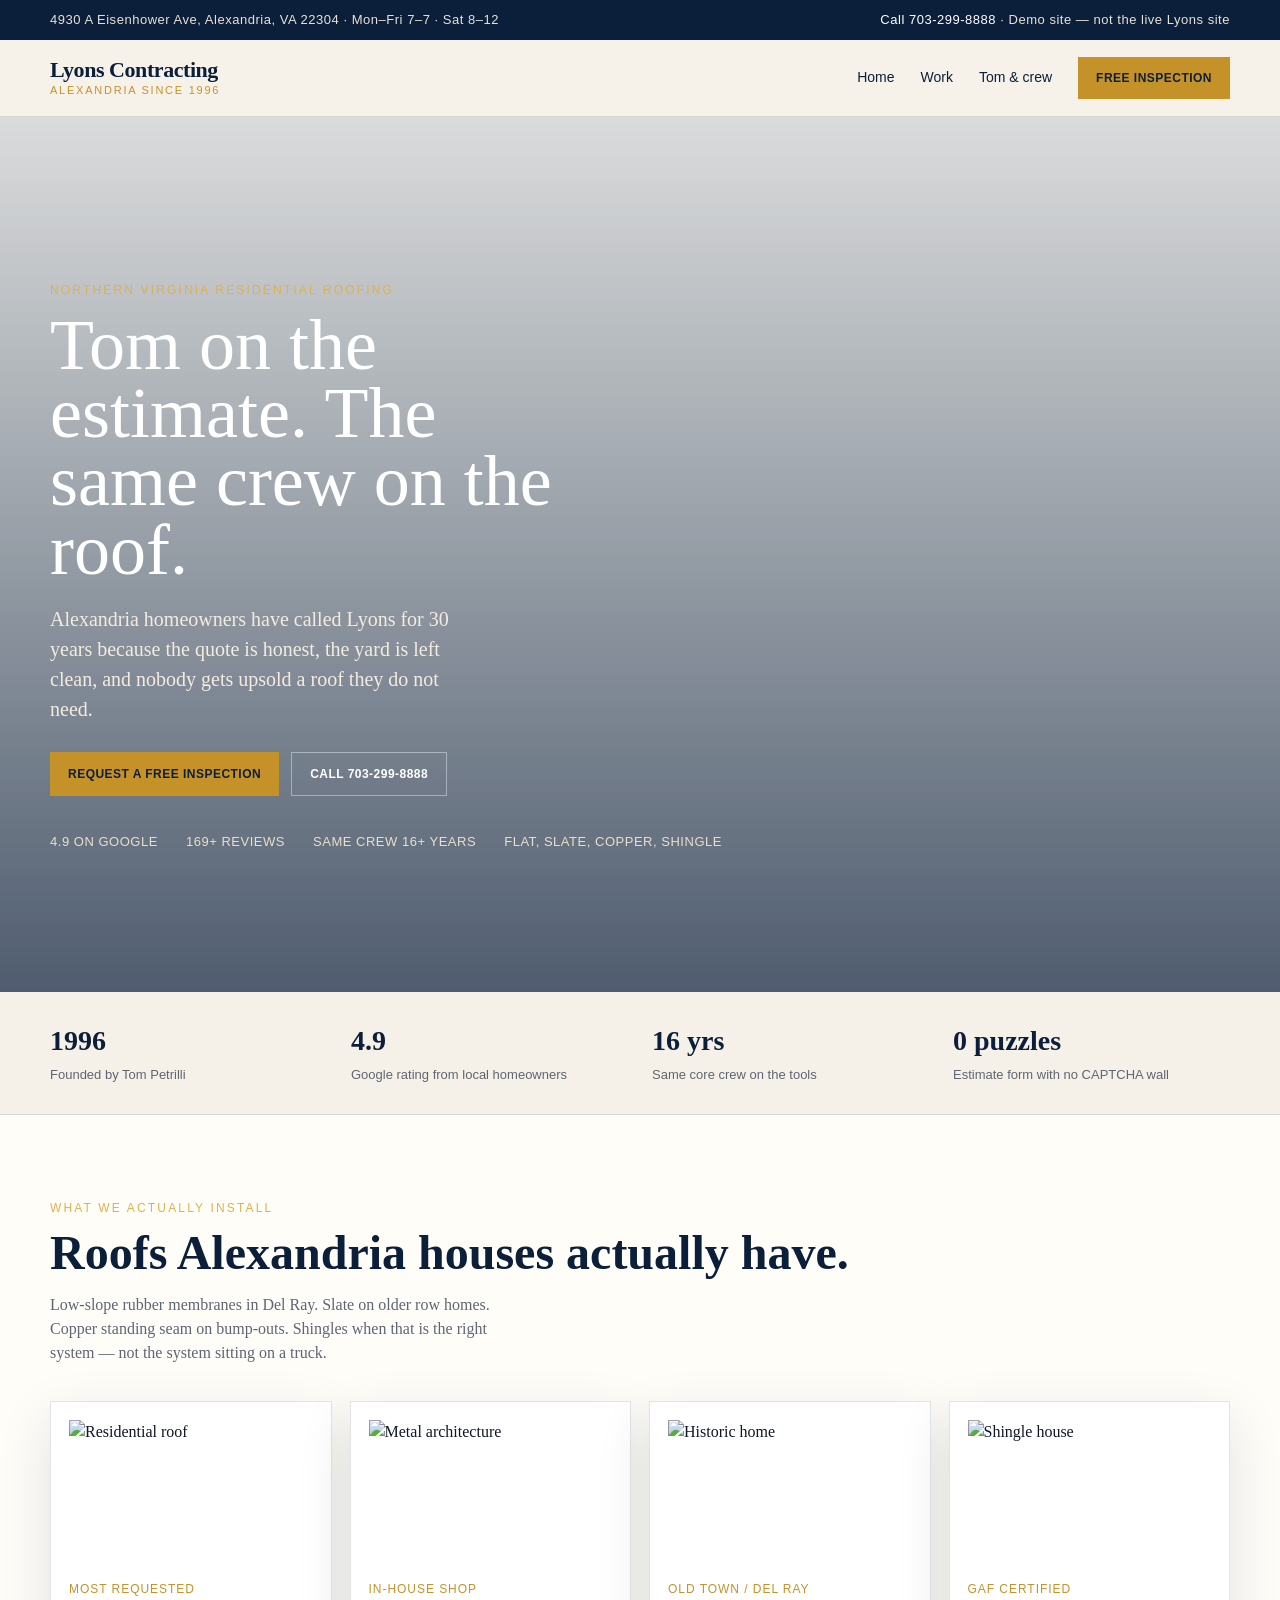
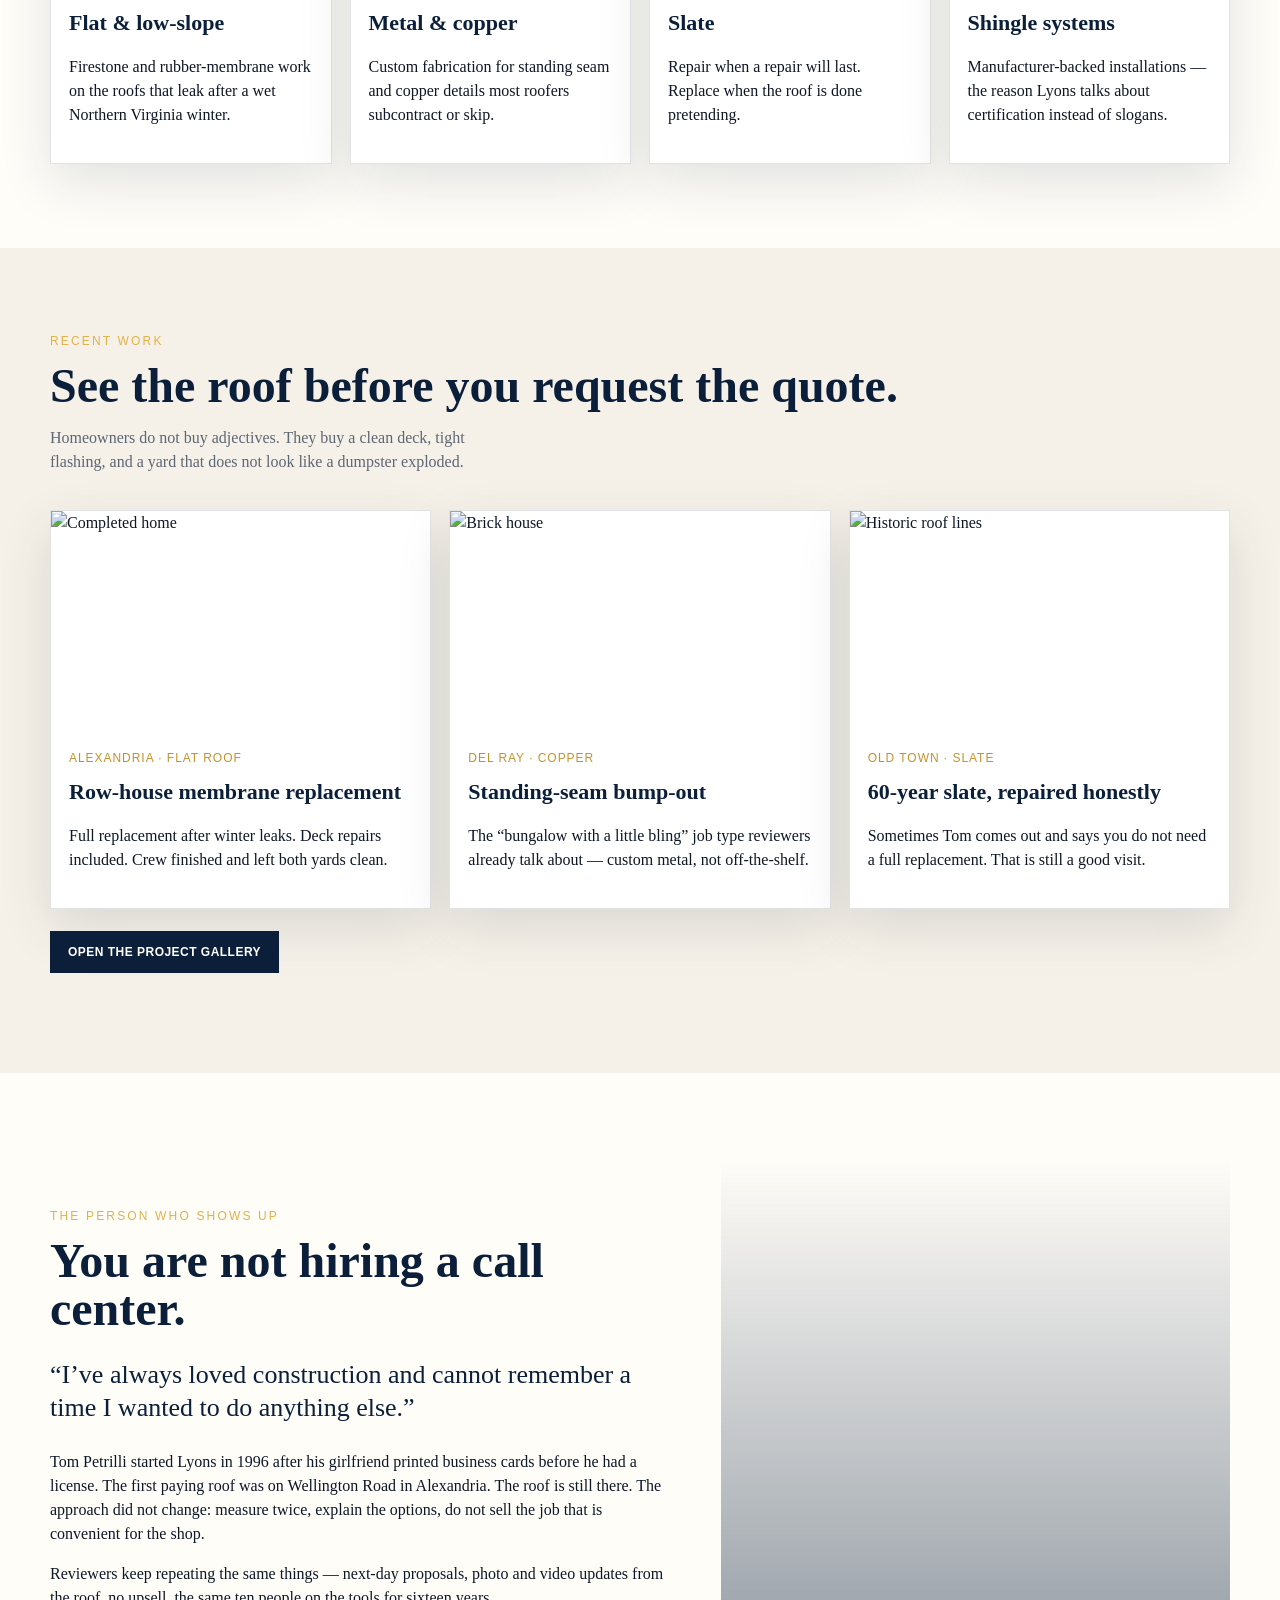
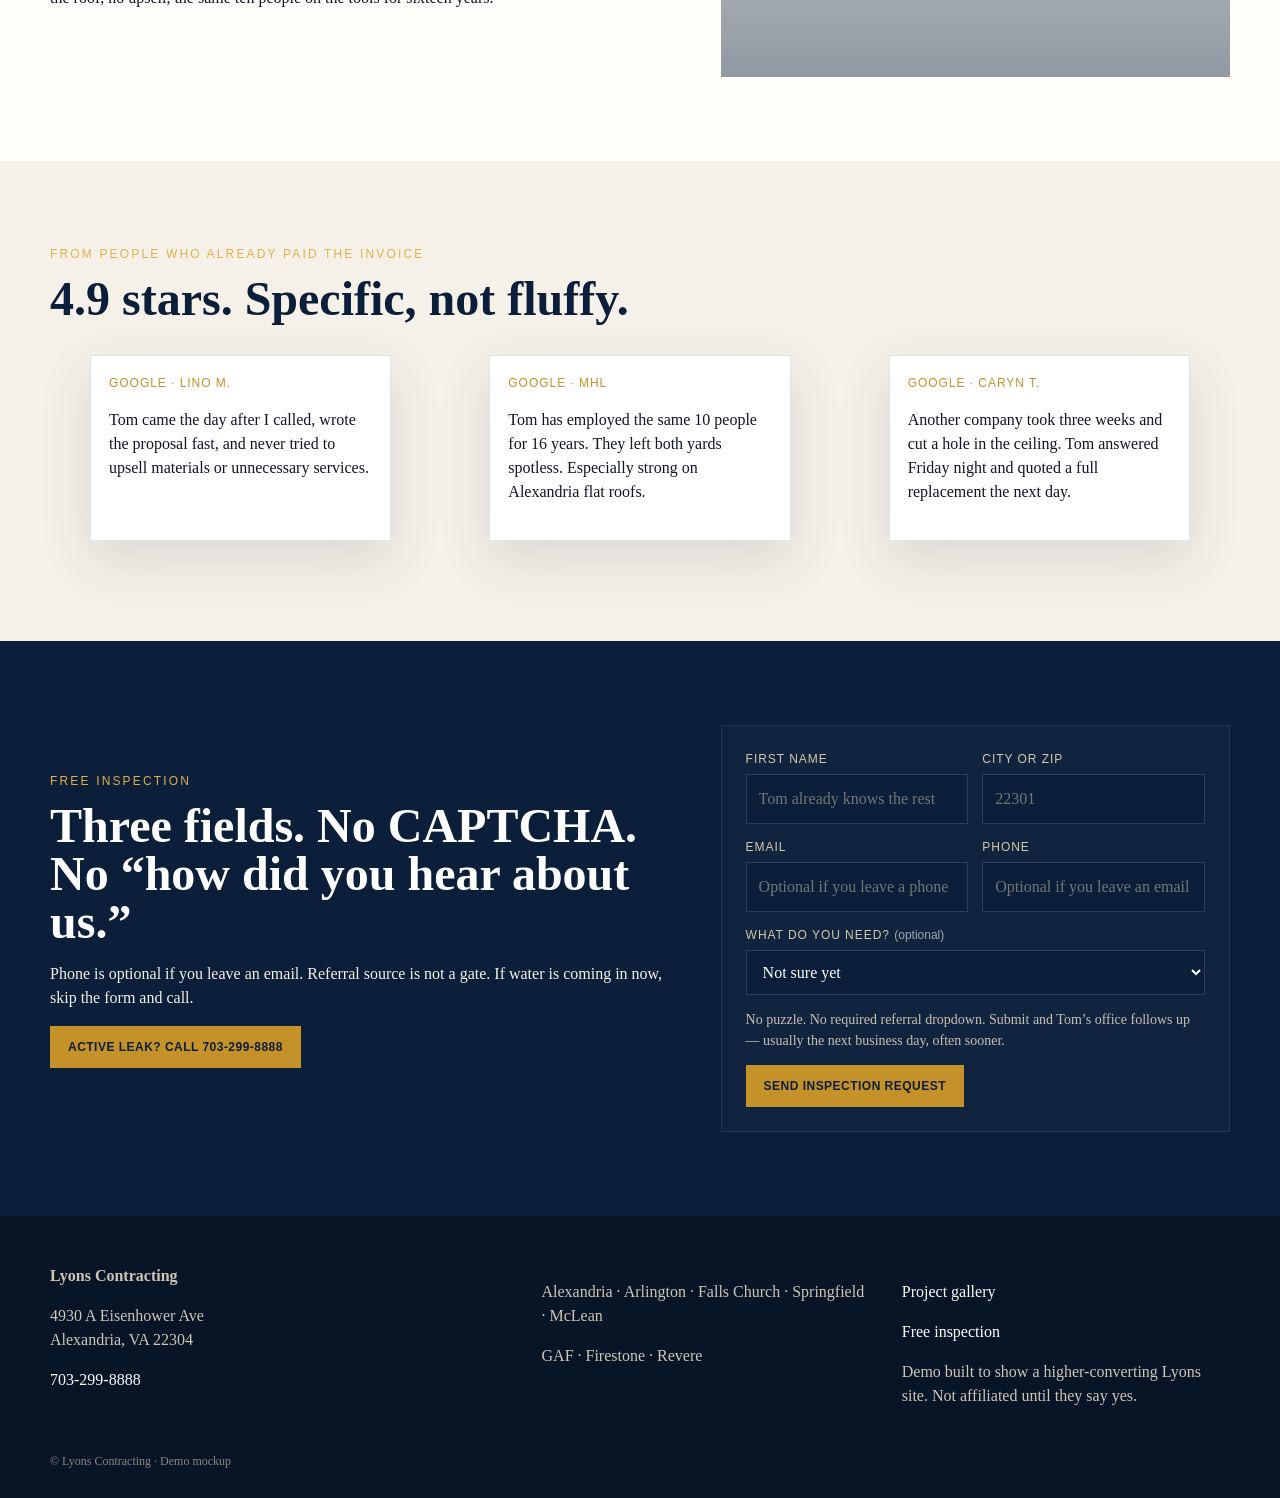
==== index.html @ a5316822 "Add demo HTML pages" ====
<!DOCTYPE html>
<html lang="en">
<head>
  <meta charset="UTF-8" />
  <meta name="viewport" content="width=device-width, initial-scale=1" />
  <title>Lyons Contracting | Alexandria roofing for 30 years</title>
  <meta name="description" content="Tom Petrilli and the same crew have been replacing and repairing roofs in Alexandria and Northern Virginia since 1996. Flat, slate, copper, and shingle. Free inspection." />
  <link rel="stylesheet" href="css/styles.css" />
</head>
<body>
  <div class="topbar sans">
    <div class="wrap">
      <div>4930 A Eisenhower Ave, Alexandria, VA 22304 · Mon–Fri 7–7 · Sat 8–12</div>
      <div><a href="tel:7032998888">Call 703-299-8888</a> · Demo site — not the live Lyons site</div>
    </div>
  </div>
  <header class="site">
    <div class="wrap">
      <a class="logo" href="index.html">
        <strong>Lyons Contracting</strong>
        <span>Alexandria since 1996</span>
      </a>
      <nav>
        <a href="index.html">Home</a>
        <a href="work.html">Work</a>
        <a href="#tom">Tom & crew</a>
        <a href="estimate.html" class="btn">Free inspection</a>
      </nav>
    </div>
  </header>
  <section class="hero">
    <div class="wrap">
      <p class="kicker">Northern Virginia residential roofing</p>
      <h1>Tom on the estimate. The same crew on the roof.</h1>
      <p class="lede">Alexandria homeowners have called Lyons for 30 years because the quote is honest, the yard is left clean, and nobody gets upsold a roof they do not need.</p>
      <div class="hero-actions">
        <a class="btn" href="estimate.html">Request a free inspection</a>
        <a class="btn ghost" href="tel:7032998888">Call 703-299-8888</a>
      </div>
      <div class="proof-row">
        <span>4.9 on Google</span>
        <span>169+ reviews</span>
        <span>Same crew 16+ years</span>
        <span>Flat, slate, copper, shingle</span>
      </div>
    </div>
  </section>
  <div class="trust">
    <div class="wrap">
      <div><b>1996</b><span>Founded by Tom Petrilli</span></div>
      <div><b>4.9</b><span>Google rating from local homeowners</span></div>
      <div><b>16 yrs</b><span>Same core crew on the tools</span></div>
      <div><b>0 puzzles</b><span>Estimate form with no CAPTCHA wall</span></div>
    </div>
  </div>
  <section>
    <div class="wrap">
      <p class="kicker">What we actually install</p>
      <h2>Roofs Alexandria houses actually have.</h2>
      <p class="section-lead">Low-slope rubber membranes in Del Ray. Slate on older row homes. Copper standing seam on bump-outs. Shingles when that is the right system — not the system sitting on a truck.</p>
      <div class="grid-4">
        <article class="card">
          <img src="https://images.unsplash.com/photo-1512917774080-9991f1c4c750?auto=format&fit=crop&w=800&q=80" alt="Residential roof" style="height:160px;width:100%;object-fit:cover">
          <div class="body">
            <p class="meta">Most requested</p>
            <h3>Flat & low-slope</h3>
            <p>Firestone and rubber-membrane work on the roofs that leak after a wet Northern Virginia winter.</p>
          </div>
        </article>
        <article class="card">
          <img src="https://images.unsplash.com/photo-1486406146926-c627a92ad1ab?auto=format&fit=crop&w=800&q=80" alt="Metal architecture" style="height:160px;width:100%;object-fit:cover">
          <div class="body">
            <p class="meta">In-house shop</p>
            <h3>Metal & copper</h3>
            <p>Custom fabrication for standing seam and copper details most roofers subcontract or skip.</p>
          </div>
        </article>
        <article class="card">
          <img src="https://images.unsplash.com/photo-1448630360428-65456885c880?auto=format&fit=crop&w=800&q=80" alt="Historic home" style="height:160px;width:100%;object-fit:cover">
          <div class="body">
            <p class="meta">Old Town / Del Ray</p>
            <h3>Slate</h3>
            <p>Repair when a repair will last. Replace when the roof is done pretending.</p>
          </div>
        </article>
        <article class="card">
          <img src="https://images.unsplash.com/photo-1570129477492-45c003edd2be?auto=format&fit=crop&w=800&q=80" alt="Shingle house" style="height:160px;width:100%;object-fit:cover">
          <div class="body">
            <p class="meta">GAF certified</p>
            <h3>Shingle systems</h3>
            <p>Manufacturer-backed installations — the reason Lyons talks about certification instead of slogans.</p>
          </div>
        </article>
      </div>
    </div>
  </section>
  <section style="background:#f6f1e8">
    <div class="wrap">
      <p class="kicker">Recent work</p>
      <h2>See the roof before you request the quote.</h2>
      <p class="section-lead">Homeowners do not buy adjectives. They buy a clean deck, tight flashing, and a yard that does not look like a dumpster exploded.</p>
      <div class="grid-3">
        <article class="job">
          <img src="https://images.unsplash.com/photo-1600585154340-be6161a56a0c?auto=format&fit=crop&w=900&q=80" alt="Completed home">
          <div class="body">
            <p class="meta">Alexandria · Flat roof</p>
            <h3>Row-house membrane replacement</h3>
            <p>Full replacement after winter leaks. Deck repairs included. Crew finished and left both yards clean.</p>
          </div>
        </article>
        <article class="job">
          <img src="https://images.unsplash.com/photo-1600596542815-ffad4c1539a9?auto=format&fit=crop&w=900&q=80" alt="Brick house">
          <div class="body">
            <p class="meta">Del Ray · Copper</p>
            <h3>Standing-seam bump-out</h3>
            <p>The “bungalow with a little bling” job type reviewers already talk about — custom metal, not off-the-shelf.</p>
          </div>
        </article>
        <article class="job">
          <img src="https://images.unsplash.com/photo-1600047509807-ba8f99d2cdbc?auto=format&fit=crop&w=900&q=80" alt="Historic roof lines">
          <div class="body">
            <p class="meta">Old Town · Slate</p>
            <h3>60-year slate, repaired honestly</h3>
            <p>Sometimes Tom comes out and says you do not need a full replacement. That is still a good visit.</p>
          </div>
        </article>
      </div>
      <p style="margin-top:22px"><a class="btn dark" href="work.html">Open the project gallery</a></p>
    </div>
  </section>
  <section id="tom">
    <div class="wrap split">
      <div>
        <p class="kicker">The person who shows up</p>
        <h2>You are not hiring a call center.</h2>
        <p class="quote">“I’ve always loved construction and cannot remember a time I wanted to do anything else.”</p>
        <p>Tom Petrilli started Lyons in 1996 after his girlfriend printed business cards before he had a license. The first paying roof was on Wellington Road in Alexandria. The roof is still there. The approach did not change: measure twice, explain the options, do not sell the job that is convenient for the shop.</p>
        <p>Reviewers keep repeating the same things — next-day proposals, photo and video updates from the roof, no upsell, the same ten people on the tools for sixteen years.</p>
      </div>
      <div class="portrait" role="img" aria-label="Crew on a job site"></div>
    </div>
  </section>
  <section style="background:#f6f1e8">
    <div class="wrap">
      <p class="kicker">From people who already paid the invoice</p>
      <h2>4.9 stars. Specific, not fluffy.</h2>
      <div class="grid-3">
        <blockquote class="review">
          <p class="meta">Google · Lino M.</p>
          <p>Tom came the day after I called, wrote the proposal fast, and never tried to upsell materials or unnecessary services.</p>
        </blockquote>
        <blockquote class="review">
          <p class="meta">Google · MHL</p>
          <p>Tom has employed the same 10 people for 16 years. They left both yards spotless. Especially strong on Alexandria flat roofs.</p>
        </blockquote>
        <blockquote class="review">
          <p class="meta">Google · Caryn T.</p>
          <p>Another company took three weeks and cut a hole in the ceiling. Tom answered Friday night and quoted a full replacement the next day.</p>
        </blockquote>
      </div>
    </div>
  </section>
  <section class="form-panel" id="estimate">
    <div class="wrap split">
      <div>
        <p class="kicker">Free inspection</p>
        <h2>Three fields. No CAPTCHA. No “how did you hear about us.”</h2>
        <p>Phone is optional if you leave an email. Referral source is not a gate. If water is coming in now, skip the form and call.</p>
        <p><a class="btn" href="tel:7032998888">Active leak? Call 703-299-8888</a></p>
      </div>
      <form class="form" id="lead-form">
        <div>
          <label for="name">First name</label>
          <input id="name" name="name" required placeholder="Tom already knows the rest" />
        </div>
        <div>
          <label for="zip">City or ZIP</label>
          <input id="zip" name="zip" required placeholder="22301" />
        </div>
        <div>
          <label for="email">Email</label>
          <input id="email" name="email" type="email" placeholder="Optional if you leave a phone" />
        </div>
        <div>
          <label for="phone">Phone</label>
          <input id="phone" name="phone" placeholder="Optional if you leave an email" />
        </div>
        <div class="full">
          <label for="need">What do you need? <span style="text-transform:none;letter-spacing:0;color:#9aa">(optional)</span></label>
          <select id="need" name="need">
            <option value="">Not sure yet</option>
            <option>Active leak / repair</option>
            <option>Full replacement</option>
            <option>Inspection only</option>
            <option>Flat or low-slope</option>
            <option>Slate or copper</option>
          </select>
        </div>
        <p class="hint">No puzzle. No required referral dropdown. Submit and Tom’s office follows up — usually the next business day, often sooner.</p>
        <div class="full"><button class="btn" type="submit">Send inspection request</button></div>
      </form>
      <div class="success" id="success">
        <h3 style="margin-top:0">Request received.</h3>
        <p>This is the demo confirmation. On a live site, this would email the office and tell the homeowner what happens next: inspection, photos from the roof, a written proposal.</p>
      </div>
    </div>
  </section>
  <footer>
    <div class="wrap">
      <div>
        <strong>Lyons Contracting</strong>
        <p>4930 A Eisenhower Ave<br>Alexandria, VA 22304</p>
        <p><a href="tel:7032998888">703-299-8888</a></p>
      </div>
      <div>
        <p>Alexandria · Arlington · Falls Church · Springfield · McLean</p>
        <p>GAF · Firestone · Revere</p>
      </div>
      <div>
        <p><a href="work.html">Project gallery</a></p>
        <p><a href="estimate.html">Free inspection</a></p>
        <p>Demo built to show a higher-converting Lyons site. Not affiliated until they say yes.</p>
      </div>
    </div>
    <div class="wrap fine">© Lyons Contracting · Demo mockup</div>
  </footer>
  <div class="mobile-cta">
    <a class="btn" href="tel:7032998888">Call</a>
    <a class="btn ghost" href="estimate.html">Inspect</a>
  </div>
  <script src="js/main.js"></script>
</body>
</html>
---- css/styles.css ----
:root {
  --navy: #0b1f3a;
  --navy-2: #122848;
  --ink: #0e1726;
  --gold: #c5922a;
  --gold-2: #e0b14a;
  --cream: #f6f1e8;
  --paper: #fffdf8;
  --muted: #5d6673;
  --line: rgba(11, 31, 58, 0.12);
  --shadow: 0 18px 50px rgba(11, 31, 58, 0.12);
}

* { box-sizing: border-box; }
html { scroll-behavior: smooth; }
body {
  margin: 0;
  font-family: "Iowan Old Style", "Palatino Linotype", Palatino, Georgia, serif;
  color: var(--ink);
  background: var(--paper);
  line-height: 1.5;
}
img { max-width: 100%; display: block; }
a { color: inherit; }
button, input, select, textarea { font: inherit; }

.sans { font-family: "Avenir Next", "Segoe UI", Helvetica, Arial, sans-serif; }
.wrap { width: min(1180px, calc(100% - 40px)); margin-inline: auto; }

.topbar {
  background: var(--navy);
  color: #e8e2d6;
  font-size: 13px;
  letter-spacing: .04em;
}
.topbar .wrap {
  display: flex;
  justify-content: space-between;
  gap: 16px;
  padding: 10px 0;
  flex-wrap: wrap;
}
.topbar a { color: #fff; text-decoration: none; }

header.site {
  position: sticky;
  top: 0;
  z-index: 20;
  background: rgba(246, 241, 232, 0.92);
  backdrop-filter: blur(12px);
  border-bottom: 1px solid var(--line);
}
header.site .wrap {
  display: flex;
  align-items: center;
  justify-content: space-between;
  min-height: 76px;
  gap: 20px;
}
.logo {
  text-decoration: none;
  line-height: 1.05;
}
.logo strong {
  display: block;
  font-size: 22px;
  color: var(--navy);
  letter-spacing: -0.02em;
}
.logo span {
  font-family: "Avenir Next", "Segoe UI", sans-serif;
  font-size: 11px;
  letter-spacing: .16em;
  text-transform: uppercase;
  color: var(--gold);
}
nav a {
  text-decoration: none;
  margin-left: 22px;
  font-family: "Avenir Next", "Segoe UI", sans-serif;
  font-size: 14px;
  color: var(--navy);
}
.btn {
  display: inline-flex;
  align-items: center;
  justify-content: center;
  gap: 8px;
  background: var(--gold);
  color: var(--navy);
  text-decoration: none;
  border: 0;
  padding: 12px 18px;
  font-family: "Avenir Next", "Segoe UI", sans-serif;
  font-weight: 700;
  letter-spacing: .04em;
  text-transform: uppercase;
  font-size: 12px;
  cursor: pointer;
}
.btn.dark { background: var(--navy); color: #fff; }
.btn.ghost { background: transparent; color: #fff; border: 1px solid rgba(255,255,255,.4); }

.hero {
  position: relative;
  min-height: 88vh;
  display: grid;
  align-items: end;
  color: #fff;
  background:
    linear-gradient(180deg, rgba(11,31,58,.15), rgba(11,31,58,.72)),
    url("https://images.unsplash.com/photo-1560518883-ce09059eeffa?auto=format&fit=crop&w=1800&q=80") center/cover;
}
.hero .wrap { padding: 80px 0 56px; }
.kicker {
  font-family: "Avenir Next", "Segoe UI", sans-serif;
  letter-spacing: .18em;
  text-transform: uppercase;
  font-size: 12px;
  color: var(--gold-2);
  margin: 0 0 12px;
}
.hero h1 {
  font-size: clamp(36px, 6vw, 72px);
  line-height: .95;
  margin: 0 0 18px;
  max-width: 14ch;
  font-weight: 500;
}
.hero p.lede {
  max-width: 42ch;
  font-size: 20px;
  color: #f3ecdf;
}
.hero-actions { display: flex; gap: 12px; flex-wrap: wrap; margin-top: 28px; }
.proof-row {
  display: flex;
  gap: 28px;
  flex-wrap: wrap;
  margin-top: 36px;
  font-family: "Avenir Next", "Segoe UI", sans-serif;
  font-size: 13px;
  letter-spacing: .04em;
  text-transform: uppercase;
  color: #eadfcb;
}

.trust {
  background: var(--cream);
  border-bottom: 1px solid var(--line);
}
.trust .wrap {
  display: grid;
  grid-template-columns: repeat(4, 1fr);
  gap: 24px;
  padding: 28px 0;
}
.trust b { display: block; font-size: 28px; color: var(--navy); }
.trust span { font-family: "Avenir Next", sans-serif; font-size: 13px; color: var(--muted); }

section { padding: 84px 0; }
h2 {
  font-size: clamp(30px, 4vw, 48px);
  line-height: 1;
  margin: 0 0 16px;
  color: var(--navy);
}
.section-lead { max-width: 58ch; color: var(--muted); margin-bottom: 36px; }

.grid-3, .grid-4 { display: grid; gap: 18px; }
.grid-3 { grid-template-columns: repeat(3, 1fr); }
.grid-4 { grid-template-columns: repeat(4, 1fr); }

.card, .job, .review {
  background: #fff;
  border: 1px solid var(--line);
  box-shadow: var(--shadow);
}
.job img { height: 220px; width: 100%; object-fit: cover; }
.job, .review, .card { padding: 0; overflow: hidden; }
.job .body, .review, .card { padding: 18px 18px 20px; }
.job h3, .card h3 { margin: 0 0 6px; font-size: 22px; color: var(--navy); }
.meta {
  font-family: "Avenir Next", sans-serif;
  font-size: 12px;
  letter-spacing: .08em;
  text-transform: uppercase;
  color: var(--gold);
  margin: 0 0 8px;
}

.split {
  display: grid;
  grid-template-columns: 1.1fr .9fr;
  gap: 48px;
  align-items: center;
}
.portrait {
  min-height: 520px;
  background:
    linear-gradient(180deg, rgba(11,31,58,0), rgba(11,31,58,.45)),
    url("https://images.unsplash.com/photo-1504307651254-35680f356dfd?auto=format&fit=crop&w=1200&q=80") center/cover;
}
.quote {
  font-size: 26px;
  line-height: 1.25;
  color: var(--navy);
}

.form-panel {
  background: var(--navy);
  color: #f6f1e8;
}
.form-panel h2 { color: #fff; }
.form {
  display: grid;
  grid-template-columns: 1fr 1fr;
  gap: 14px;
  background: #10243f;
  padding: 24px;
  border: 1px solid rgba(255,255,255,.08);
}
.form label {
  display: block;
  font-family: "Avenir Next", sans-serif;
  font-size: 12px;
  letter-spacing: .08em;
  text-transform: uppercase;
  margin-bottom: 6px;
  color: #d7c9a8;
}
.form input, .form select, .form textarea {
  width: 100%;
  padding: 12px 12px;
  border: 1px solid rgba(255,255,255,.14);
  background: #0b1f3a;
  color: #fff;
}
.form .full { grid-column: 1 / -1; }
.form .hint { grid-column: 1 / -1; color: #c9c0b0; font-size: 14px; margin: 0; }
.success {
  display: none;
  padding: 24px;
  background: #143153;
  border: 1px solid var(--gold);
}

footer {
  background: #081526;
  color: #cfc6b6;
  padding: 48px 0 28px;
}
footer .wrap { display: grid; grid-template-columns: 1.4fr 1fr 1fr; gap: 32px; }
footer a { color: #fff; text-decoration: none; }
.fine { margin-top: 28px; font-size: 12px; color: #8d867a; }

.mobile-cta {
  display: none;
  position: fixed;
  bottom: 0; left: 0; right: 0;
  background: var(--navy);
  padding: 10px 12px;
  gap: 8px;
  z-index: 30;
}
.mobile-cta a { flex: 1; }

.page-hero {
  background: var(--navy);
  color: #fff;
  padding: 72px 0 48px;
}
.filters { display: flex; gap: 8px; flex-wrap: wrap; margin: 0 0 28px; }
.chip {
  border: 1px solid var(--line);
  background: #fff;
  padding: 8px 12px;
  font-family: "Avenir Next", sans-serif;
  font-size: 12px;
  letter-spacing: .06em;
  text-transform: uppercase;
  cursor: pointer;
}
.chip.on { background: var(--navy); color: #fff; }

@media (max-width: 900px) {
  nav { display: none; }
  .trust .wrap, .grid-3, .grid-4, .split, .form, footer .wrap {
    grid-template-columns: 1fr;
  }
  .hero { min-height: 78vh; }
  .mobile-cta { display: flex; }
  body { padding-bottom: 64px; }
}
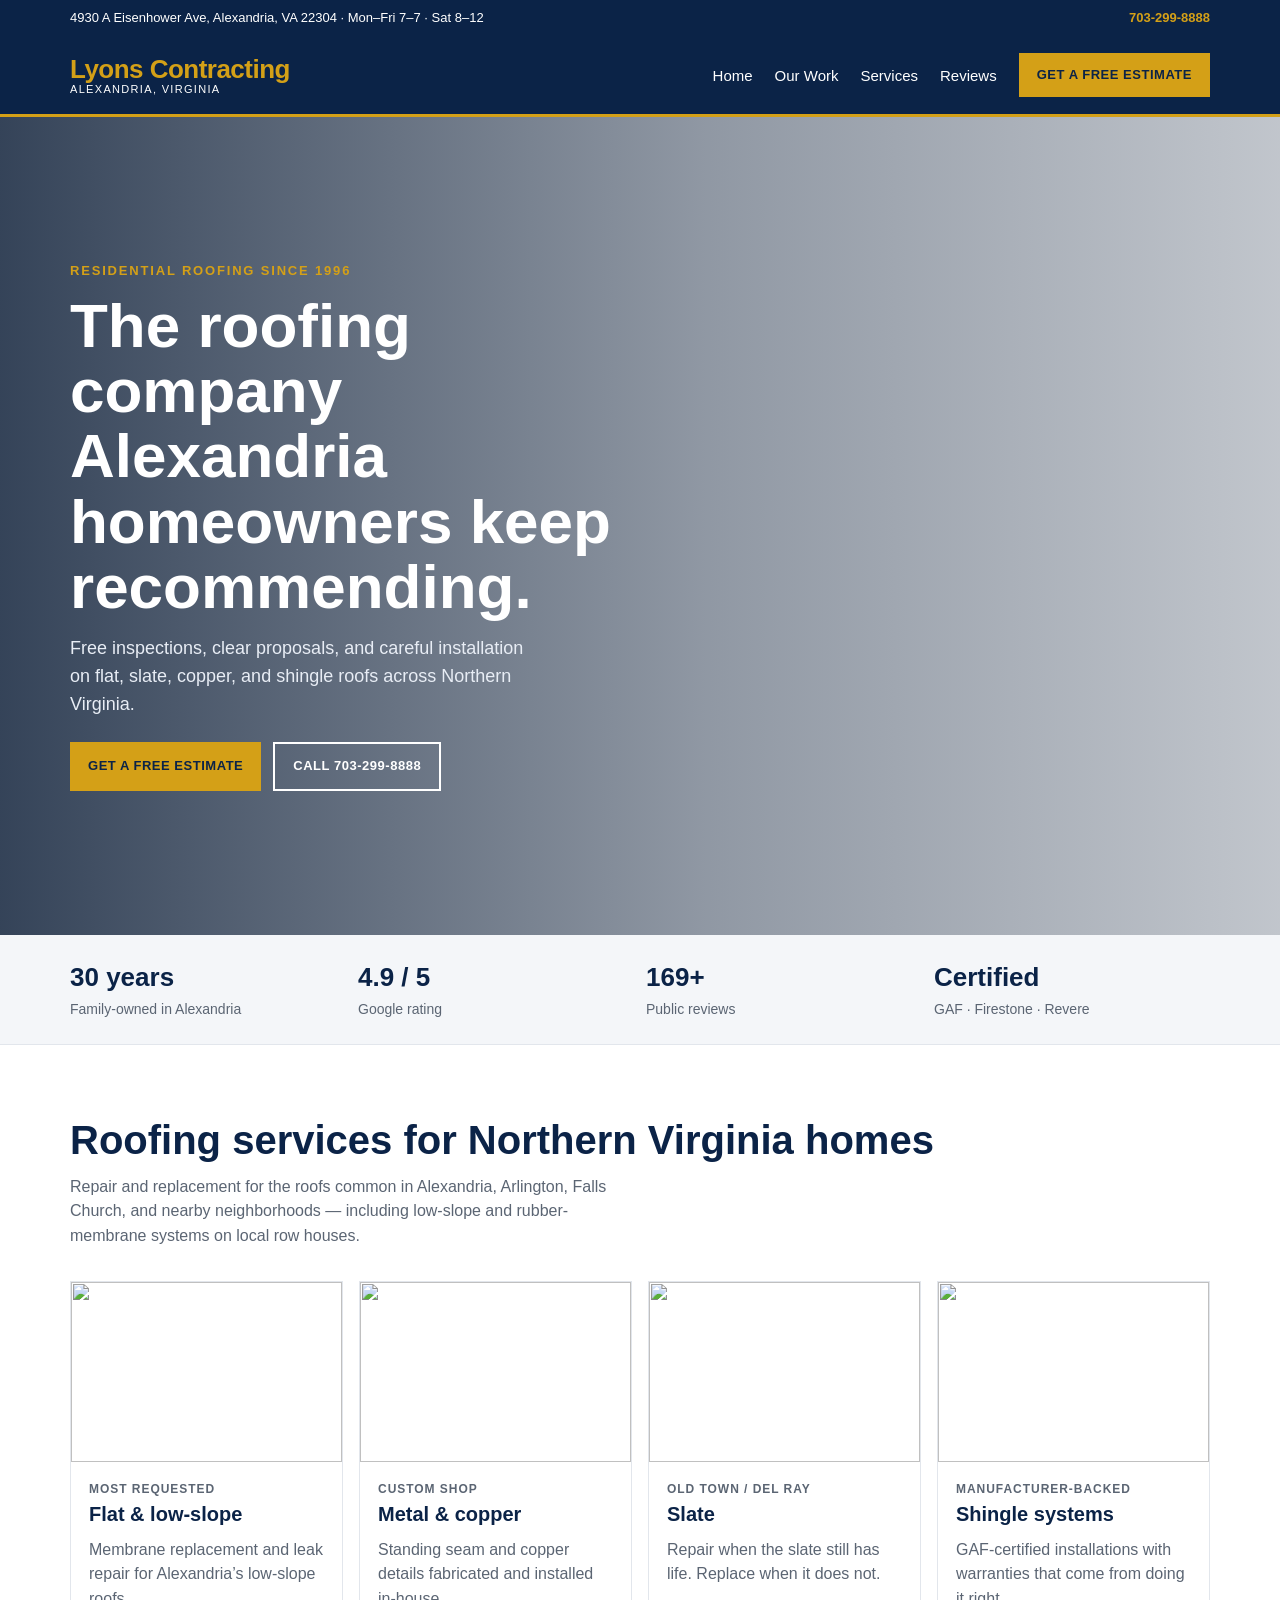
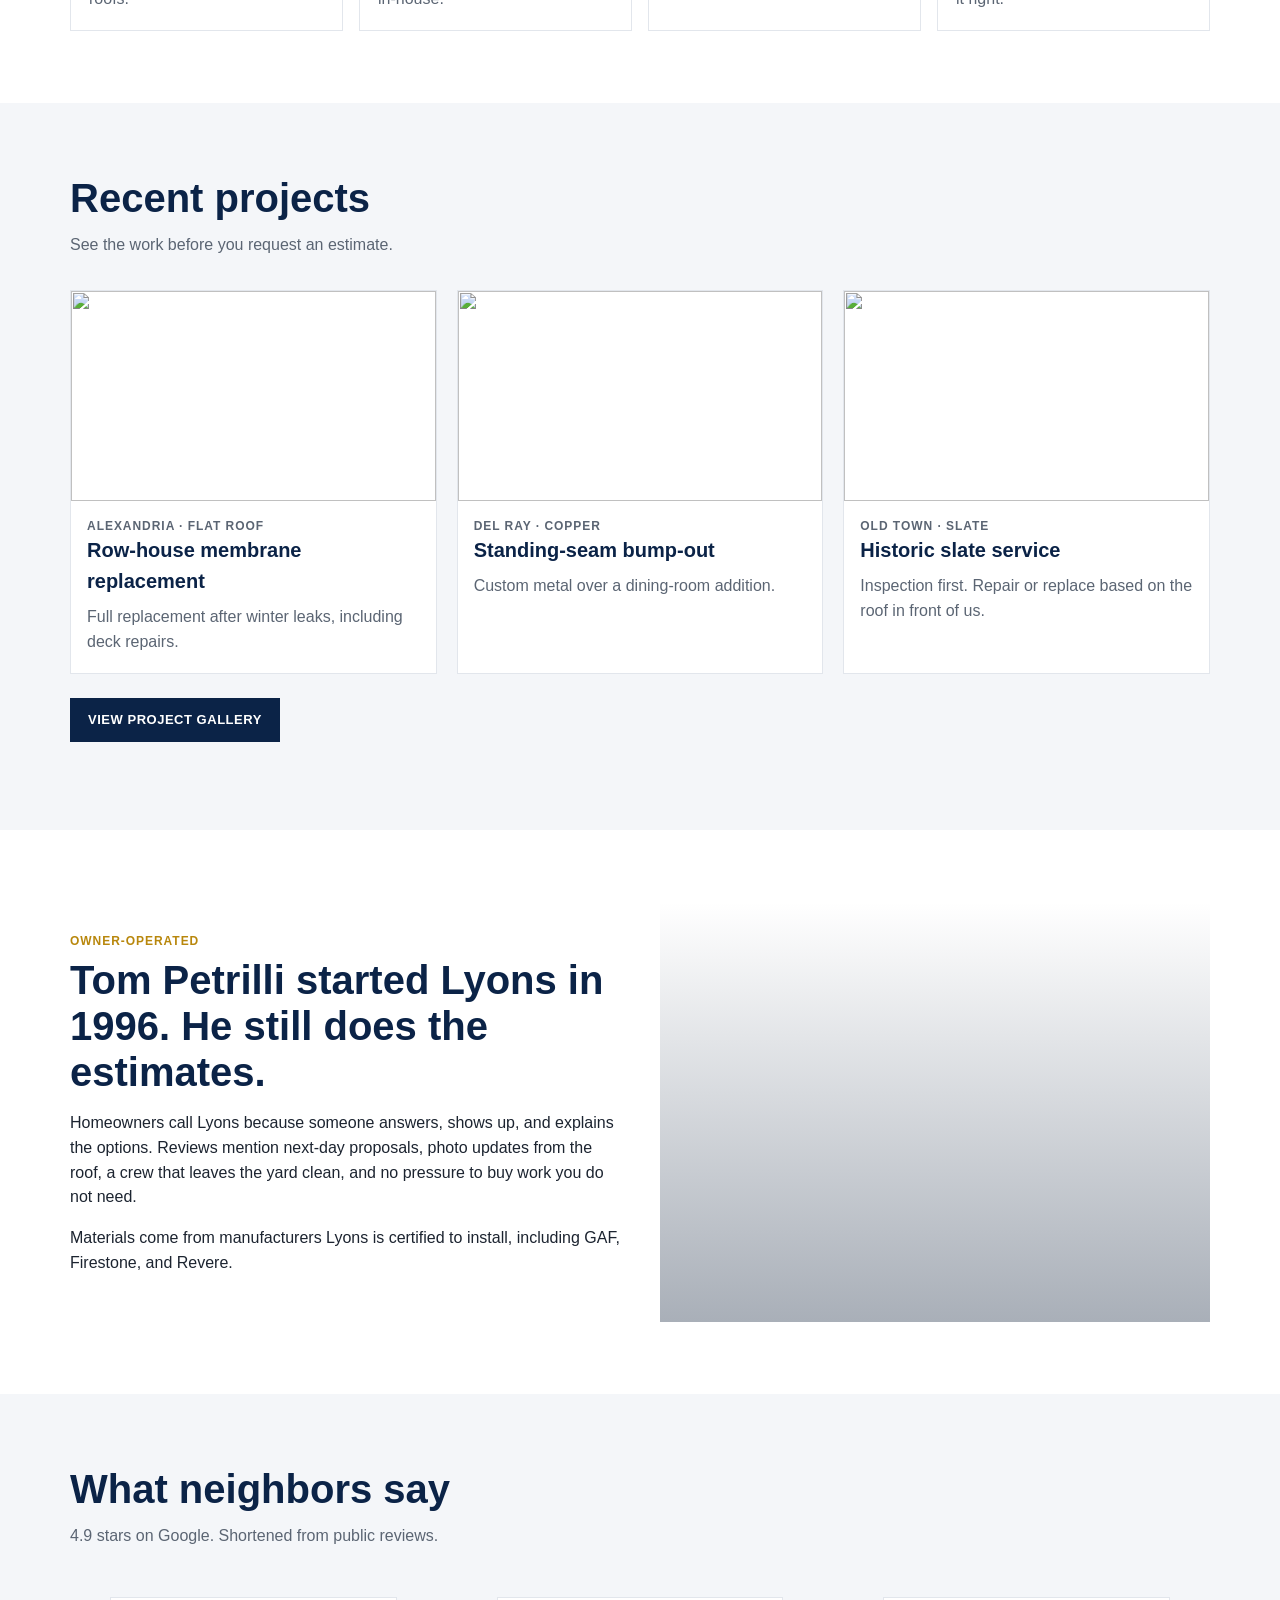
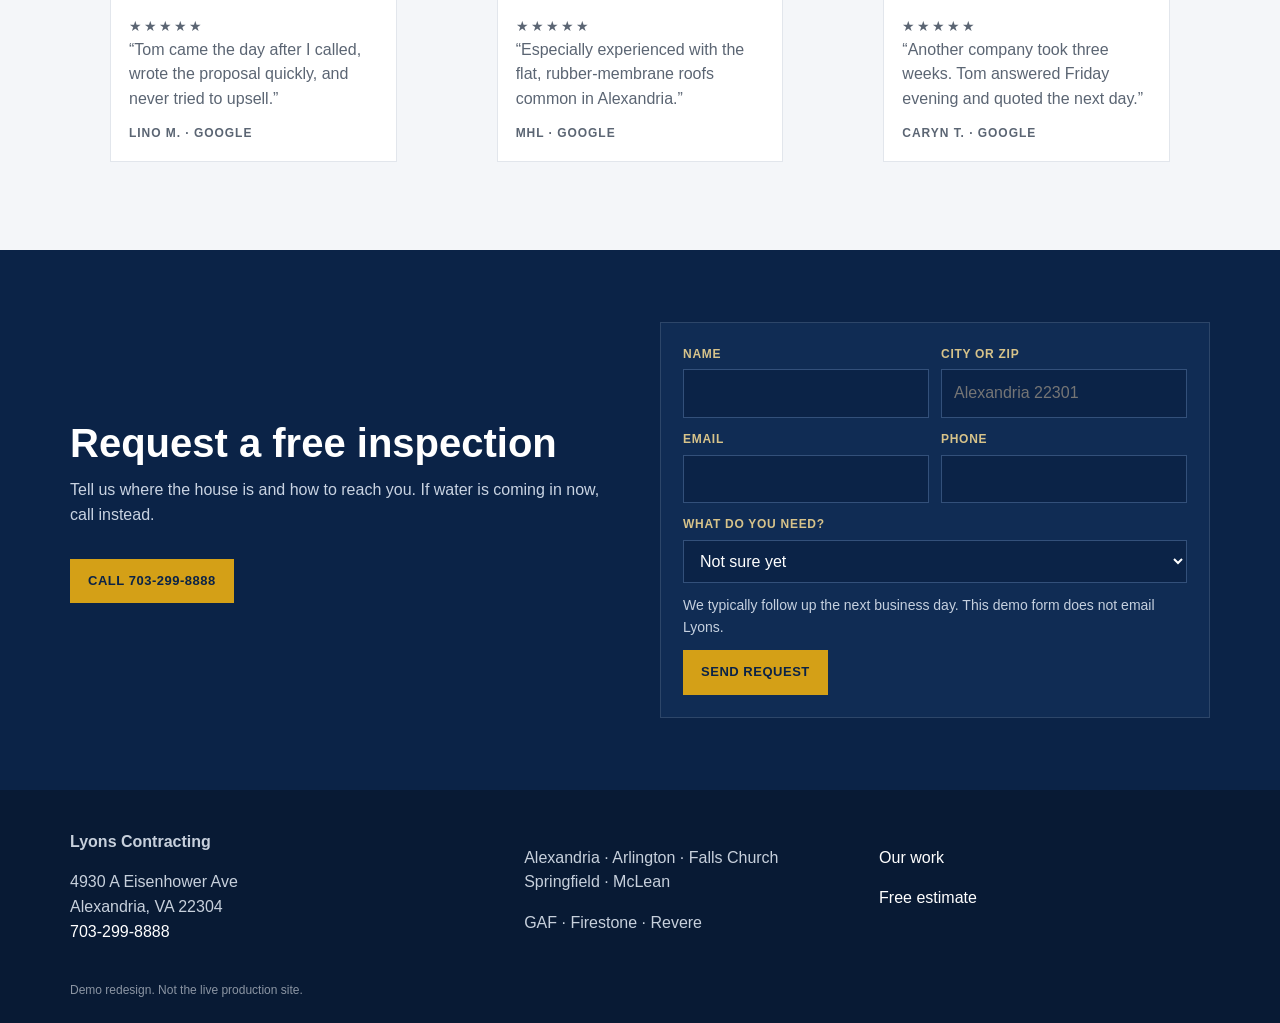
==== commit a81cb4b3: "Rebuild demo as a proper Lyons upgrade" ====
--- a/index.html
+++ b/index.html
@@ -3,231 +3,131 @@
 <head>
   <meta charset="UTF-8" />
   <meta name="viewport" content="width=device-width, initial-scale=1" />
-  <title>Lyons Contracting | Alexandria roofing for 30 years</title>
-  <meta name="description" content="Tom Petrilli and the same crew have been replacing and repairing roofs in Alexandria and Northern Virginia since 1996. Flat, slate, copper, and shingle. Free inspection." />
+  <title>Lyons Contracting | Roofing in Alexandria, VA</title>
+  <meta name="description" content="Lyons Contracting has installed and repaired roofs in Alexandria and Northern Virginia since 1996. Free inspections." />
   <link rel="stylesheet" href="css/styles.css" />
 </head>
 <body>
-  <div class="topbar sans">
+  <div class="topbar">
     <div class="wrap">
       <div>4930 A Eisenhower Ave, Alexandria, VA 22304 · Mon–Fri 7–7 · Sat 8–12</div>
-      <div><a href="tel:7032998888">Call 703-299-8888</a> · Demo site — not the live Lyons site</div>
+      <div><a href="tel:7032998888">703-299-8888</a></div>
     </div>
   </div>
   <header class="site">
     <div class="wrap">
-      <a class="logo" href="index.html">
-        <strong>Lyons Contracting</strong>
-        <span>Alexandria since 1996</span>
-      </a>
+      <a class="logo" href="index.html"><strong>Lyons Contracting</strong><span>Alexandria, Virginia</span></a>
       <nav>
         <a href="index.html">Home</a>
-        <a href="work.html">Work</a>
-        <a href="#tom">Tom & crew</a>
-        <a href="estimate.html" class="btn">Free inspection</a>
+        <a href="work.html">Our Work</a>
+        <a href="#services">Services</a>
+        <a href="#reviews">Reviews</a>
+        <a href="estimate.html" class="btn">Get a Free Estimate</a>
       </nav>
     </div>
   </header>
   <section class="hero">
     <div class="wrap">
-      <p class="kicker">Northern Virginia residential roofing</p>
-      <h1>Tom on the estimate. The same crew on the roof.</h1>
-      <p class="lede">Alexandria homeowners have called Lyons for 30 years because the quote is honest, the yard is left clean, and nobody gets upsold a roof they do not need.</p>
+      <p class="eyebrow">Residential roofing since 1996</p>
+      <h1>The roofing company Alexandria homeowners keep recommending.</h1>
+      <p>Free inspections, clear proposals, and careful installation on flat, slate, copper, and shingle roofs across Northern Virginia.</p>
       <div class="hero-actions">
-        <a class="btn" href="estimate.html">Request a free inspection</a>
-        <a class="btn ghost" href="tel:7032998888">Call 703-299-8888</a>
-      </div>
-      <div class="proof-row">
-        <span>4.9 on Google</span>
-        <span>169+ reviews</span>
-        <span>Same crew 16+ years</span>
-        <span>Flat, slate, copper, shingle</span>
+        <a class="btn" href="estimate.html">Get a Free Estimate</a>
+        <a class="btn outline" href="tel:7032998888">Call 703-299-8888</a>
       </div>
     </div>
   </section>
-  <div class="trust">
+  <div class="stats">
     <div class="wrap">
-      <div><b>1996</b><span>Founded by Tom Petrilli</span></div>
-      <div><b>4.9</b><span>Google rating from local homeowners</span></div>
-      <div><b>16 yrs</b><span>Same core crew on the tools</span></div>
-      <div><b>0 puzzles</b><span>Estimate form with no CAPTCHA wall</span></div>
+      <div><b>30 years</b><span>Family-owned in Alexandria</span></div>
+      <div><b>4.9 / 5</b><span>Google rating</span></div>
+      <div><b>169+</b><span>Public reviews</span></div>
+      <div><b>Certified</b><span>GAF · Firestone · Revere</span></div>
     </div>
   </div>
-  <section>
+  <section id="services">
     <div class="wrap">
-      <p class="kicker">What we actually install</p>
-      <h2>Roofs Alexandria houses actually have.</h2>
-      <p class="section-lead">Low-slope rubber membranes in Del Ray. Slate on older row homes. Copper standing seam on bump-outs. Shingles when that is the right system — not the system sitting on a truck.</p>
+      <h2>Roofing services for Northern Virginia homes</h2>
+      <p class="lead">Repair and replacement for the roofs common in Alexandria, Arlington, Falls Church, and nearby neighborhoods — including low-slope and rubber-membrane systems on local row houses.</p>
       <div class="grid-4">
-        <article class="card">
-          <img src="https://images.unsplash.com/photo-1512917774080-9991f1c4c750?auto=format&fit=crop&w=800&q=80" alt="Residential roof" style="height:160px;width:100%;object-fit:cover">
-          <div class="body">
-            <p class="meta">Most requested</p>
-            <h3>Flat & low-slope</h3>
-            <p>Firestone and rubber-membrane work on the roofs that leak after a wet Northern Virginia winter.</p>
-          </div>
-        </article>
-        <article class="card">
-          <img src="https://images.unsplash.com/photo-1486406146926-c627a92ad1ab?auto=format&fit=crop&w=800&q=80" alt="Metal architecture" style="height:160px;width:100%;object-fit:cover">
-          <div class="body">
-            <p class="meta">In-house shop</p>
-            <h3>Metal & copper</h3>
-            <p>Custom fabrication for standing seam and copper details most roofers subcontract or skip.</p>
-          </div>
-        </article>
-        <article class="card">
-          <img src="https://images.unsplash.com/photo-1448630360428-65456885c880?auto=format&fit=crop&w=800&q=80" alt="Historic home" style="height:160px;width:100%;object-fit:cover">
-          <div class="body">
-            <p class="meta">Old Town / Del Ray</p>
-            <h3>Slate</h3>
-            <p>Repair when a repair will last. Replace when the roof is done pretending.</p>
-          </div>
-        </article>
-        <article class="card">
-          <img src="https://images.unsplash.com/photo-1570129477492-45c003edd2be?auto=format&fit=crop&w=800&q=80" alt="Shingle house" style="height:160px;width:100%;object-fit:cover">
-          <div class="body">
-            <p class="meta">GAF certified</p>
-            <h3>Shingle systems</h3>
-            <p>Manufacturer-backed installations — the reason Lyons talks about certification instead of slogans.</p>
-          </div>
-        </article>
+        <article class="card"><img src="https://images.unsplash.com/photo-1600566753190-17f0baa2a6c3?auto=format&fit=crop&w=800&q=80" alt=""><div class="pad"><p class="tag">Most requested</p><h3>Flat & low-slope</h3><p>Membrane replacement and leak repair for Alexandria’s low-slope roofs.</p></div></article>
+        <article class="card"><img src="https://images.unsplash.com/photo-1600596542815-ffad4c1539a9?auto=format&fit=crop&w=800&q=80" alt=""><div class="pad"><p class="tag">Custom shop</p><h3>Metal & copper</h3><p>Standing seam and copper details fabricated and installed in-house.</p></div></article>
+        <article class="card"><img src="https://images.unsplash.com/photo-1600047509807-ba8f99d2cdbc?auto=format&fit=crop&w=800&q=80" alt=""><div class="pad"><p class="tag">Old Town / Del Ray</p><h3>Slate</h3><p>Repair when the slate still has life. Replace when it does not.</p></div></article>
+        <article class="card"><img src="https://images.unsplash.com/photo-1570129477492-45c003edd2be?auto=format&fit=crop&w=800&q=80" alt=""><div class="pad"><p class="tag">Manufacturer-backed</p><h3>Shingle systems</h3><p>GAF-certified installations with warranties that come from doing it right.</p></div></article>
       </div>
     </div>
   </section>
-  <section style="background:#f6f1e8">
+  <section style="background:#f4f6f9">
     <div class="wrap">
-      <p class="kicker">Recent work</p>
-      <h2>See the roof before you request the quote.</h2>
-      <p class="section-lead">Homeowners do not buy adjectives. They buy a clean deck, tight flashing, and a yard that does not look like a dumpster exploded.</p>
+      <h2>Recent projects</h2>
+      <p class="lead">See the work before you request an estimate.</p>
       <div class="grid-3">
-        <article class="job">
-          <img src="https://images.unsplash.com/photo-1600585154340-be6161a56a0c?auto=format&fit=crop&w=900&q=80" alt="Completed home">
-          <div class="body">
-            <p class="meta">Alexandria · Flat roof</p>
-            <h3>Row-house membrane replacement</h3>
-            <p>Full replacement after winter leaks. Deck repairs included. Crew finished and left both yards clean.</p>
-          </div>
-        </article>
-        <article class="job">
-          <img src="https://images.unsplash.com/photo-1600596542815-ffad4c1539a9?auto=format&fit=crop&w=900&q=80" alt="Brick house">
-          <div class="body">
-            <p class="meta">Del Ray · Copper</p>
-            <h3>Standing-seam bump-out</h3>
-            <p>The “bungalow with a little bling” job type reviewers already talk about — custom metal, not off-the-shelf.</p>
-          </div>
-        </article>
-        <article class="job">
-          <img src="https://images.unsplash.com/photo-1600047509807-ba8f99d2cdbc?auto=format&fit=crop&w=900&q=80" alt="Historic roof lines">
-          <div class="body">
-            <p class="meta">Old Town · Slate</p>
-            <h3>60-year slate, repaired honestly</h3>
-            <p>Sometimes Tom comes out and says you do not need a full replacement. That is still a good visit.</p>
-          </div>
-        </article>
+        <article class="card work"><img src="https://images.unsplash.com/photo-1600585154526-990dced4db0d?auto=format&fit=crop&w=900&q=80" alt=""><div class="pad"><p class="tag">Alexandria · Flat roof</p><h3>Row-house membrane replacement</h3><p>Full replacement after winter leaks, including deck repairs.</p></div></article>
+        <article class="card work"><img src="https://images.unsplash.com/photo-1600585154340-be6161a56a0c?auto=format&fit=crop&w=900&q=80" alt=""><div class="pad"><p class="tag">Del Ray · Copper</p><h3>Standing-seam bump-out</h3><p>Custom metal over a dining-room addition.</p></div></article>
+        <article class="card work"><img src="https://images.unsplash.com/photo-1600047509358-9dc75590d1ea?auto=format&fit=crop&w=900&q=80" alt=""><div class="pad"><p class="tag">Old Town · Slate</p><h3>Historic slate service</h3><p>Inspection first. Repair or replace based on the roof in front of us.</p></div></article>
       </div>
-      <p style="margin-top:22px"><a class="btn dark" href="work.html">Open the project gallery</a></p>
+      <p style="margin-top:24px"><a class="btn navy" href="work.html">View project gallery</a></p>
     </div>
   </section>
-  <section id="tom">
+  <section>
     <div class="wrap split">
       <div>
-        <p class="kicker">The person who shows up</p>
-        <h2>You are not hiring a call center.</h2>
-        <p class="quote">“I’ve always loved construction and cannot remember a time I wanted to do anything else.”</p>
-        <p>Tom Petrilli started Lyons in 1996 after his girlfriend printed business cards before he had a license. The first paying roof was on Wellington Road in Alexandria. The roof is still there. The approach did not change: measure twice, explain the options, do not sell the job that is convenient for the shop.</p>
-        <p>Reviewers keep repeating the same things — next-day proposals, photo and video updates from the roof, no upsell, the same ten people on the tools for sixteen years.</p>
+        <p class="tag">Owner-operated</p>
+        <h2>Tom Petrilli started Lyons in 1996. He still does the estimates.</h2>
+        <p>Homeowners call Lyons because someone answers, shows up, and explains the options. Reviews mention next-day proposals, photo updates from the roof, a crew that leaves the yard clean, and no pressure to buy work you do not need.</p>
+        <p>Materials come from manufacturers Lyons is certified to install, including GAF, Firestone, and Revere.</p>
       </div>
-      <div class="portrait" role="img" aria-label="Crew on a job site"></div>
+      <div class="photo" role="img" aria-label="Roofing crew at work"></div>
     </div>
   </section>
-  <section style="background:#f6f1e8">
+  <section id="reviews" style="background:#f4f6f9">
     <div class="wrap">
-      <p class="kicker">From people who already paid the invoice</p>
-      <h2>4.9 stars. Specific, not fluffy.</h2>
+      <h2>What neighbors say</h2>
+      <p class="lead">4.9 stars on Google. Shortened from public reviews.</p>
       <div class="grid-3">
-        <blockquote class="review">
-          <p class="meta">Google · Lino M.</p>
-          <p>Tom came the day after I called, wrote the proposal fast, and never tried to upsell materials or unnecessary services.</p>
-        </blockquote>
-        <blockquote class="review">
-          <p class="meta">Google · MHL</p>
-          <p>Tom has employed the same 10 people for 16 years. They left both yards spotless. Especially strong on Alexandria flat roofs.</p>
-        </blockquote>
-        <blockquote class="review">
-          <p class="meta">Google · Caryn T.</p>
-          <p>Another company took three weeks and cut a hole in the ceiling. Tom answered Friday night and quoted a full replacement the next day.</p>
-        </blockquote>
+        <blockquote class="review"><p class="stars">★★★★★</p><p>“Tom came the day after I called, wrote the proposal quickly, and never tried to upsell.”</p><p class="tag" style="margin-top:12px">Lino M. · Google</p></blockquote>
+        <blockquote class="review"><p class="stars">★★★★★</p><p>“Especially experienced with the flat, rubber-membrane roofs common in Alexandria.”</p><p class="tag" style="margin-top:12px">MHL · Google</p></blockquote>
+        <blockquote class="review"><p class="stars">★★★★★</p><p>“Another company took three weeks. Tom answered Friday evening and quoted the next day.”</p><p class="tag" style="margin-top:12px">Caryn T. · Google</p></blockquote>
       </div>
     </div>
   </section>
-  <section class="form-panel" id="estimate">
+  <section class="form-band" id="estimate">
     <div class="wrap split">
       <div>
-        <p class="kicker">Free inspection</p>
-        <h2>Three fields. No CAPTCHA. No “how did you hear about us.”</h2>
-        <p>Phone is optional if you leave an email. Referral source is not a gate. If water is coming in now, skip the form and call.</p>
-        <p><a class="btn" href="tel:7032998888">Active leak? Call 703-299-8888</a></p>
+        <h2>Request a free inspection</h2>
+        <p class="lead">Tell us where the house is and how to reach you. If water is coming in now, call instead.</p>
+        <p><a class="btn" href="tel:7032998888">Call 703-299-8888</a></p>
       </div>
       <form class="form" id="lead-form">
-        <div>
-          <label for="name">First name</label>
-          <input id="name" name="name" required placeholder="Tom already knows the rest" />
-        </div>
-        <div>
-          <label for="zip">City or ZIP</label>
-          <input id="zip" name="zip" required placeholder="22301" />
-        </div>
-        <div>
-          <label for="email">Email</label>
-          <input id="email" name="email" type="email" placeholder="Optional if you leave a phone" />
-        </div>
-        <div>
-          <label for="phone">Phone</label>
-          <input id="phone" name="phone" placeholder="Optional if you leave an email" />
-        </div>
-        <div class="full">
-          <label for="need">What do you need? <span style="text-transform:none;letter-spacing:0;color:#9aa">(optional)</span></label>
-          <select id="need" name="need">
+        <div><label for="name">Name</label><input id="name" required></div>
+        <div><label for="zip">City or ZIP</label><input id="zip" required placeholder="Alexandria 22301"></div>
+        <div><label for="email">Email</label><input id="email" type="email"></div>
+        <div><label for="phone">Phone</label><input id="phone"></div>
+        <div class="full"><label for="need">What do you need?</label>
+          <select id="need">
             <option value="">Not sure yet</option>
-            <option>Active leak / repair</option>
-            <option>Full replacement</option>
+            <option>Leak / repair</option>
+            <option>Roof replacement</option>
             <option>Inspection only</option>
-            <option>Flat or low-slope</option>
+            <option>Flat or low-slope roof</option>
             <option>Slate or copper</option>
           </select>
         </div>
-        <p class="hint">No puzzle. No required referral dropdown. Submit and Tom’s office follows up — usually the next business day, often sooner.</p>
-        <div class="full"><button class="btn" type="submit">Send inspection request</button></div>
+        <p class="note">We typically follow up the next business day. This demo form does not email Lyons.</p>
+        <div class="full"><button class="btn" type="submit">Send request</button></div>
       </form>
-      <div class="success" id="success">
-        <h3 style="margin-top:0">Request received.</h3>
-        <p>This is the demo confirmation. On a live site, this would email the office and tell the homeowner what happens next: inspection, photos from the roof, a written proposal.</p>
-      </div>
+      <div class="ok" id="success"><h3 style="margin-top:0">Request received.</h3><p>On a live site this would go to the office.</p></div>
     </div>
   </section>
   <footer>
     <div class="wrap">
-      <div>
-        <strong>Lyons Contracting</strong>
-        <p>4930 A Eisenhower Ave<br>Alexandria, VA 22304</p>
-        <p><a href="tel:7032998888">703-299-8888</a></p>
-      </div>
-      <div>
-        <p>Alexandria · Arlington · Falls Church · Springfield · McLean</p>
-        <p>GAF · Firestone · Revere</p>
-      </div>
-      <div>
-        <p><a href="work.html">Project gallery</a></p>
-        <p><a href="estimate.html">Free inspection</a></p>
-        <p>Demo built to show a higher-converting Lyons site. Not affiliated until they say yes.</p>
-      </div>
+      <div><strong>Lyons Contracting</strong><p>4930 A Eisenhower Ave<br>Alexandria, VA 22304<br><a href="tel:7032998888">703-299-8888</a></p></div>
+      <div><p>Alexandria · Arlington · Falls Church<br>Springfield · McLean</p><p>GAF · Firestone · Revere</p></div>
+      <div><p><a href="work.html">Our work</a></p><p><a href="estimate.html">Free estimate</a></p></div>
     </div>
-    <div class="wrap fine">© Lyons Contracting · Demo mockup</div>
+    <div class="wrap tiny">Demo redesign. Not the live production site.</div>
   </footer>
-  <div class="mobile-cta">
-    <a class="btn" href="tel:7032998888">Call</a>
-    <a class="btn ghost" href="estimate.html">Inspect</a>
-  </div>
+  <div class="mobile-bar"><a class="btn" href="tel:7032998888">Call</a><a class="btn outline" href="estimate.html">Estimate</a></div>
   <script src="js/main.js"></script>
 </body>
 </html>
--- a/css/styles.css
+++ b/css/styles.css
@@ -1,294 +1,87 @@
 :root {
-  --navy: #0b1f3a;
-  --navy-2: #122848;
-  --ink: #0e1726;
-  --gold: #c5922a;
-  --gold-2: #e0b14a;
-  --cream: #f6f1e8;
-  --paper: #fffdf8;
-  --muted: #5d6673;
-  --line: rgba(11, 31, 58, 0.12);
-  --shadow: 0 18px 50px rgba(11, 31, 58, 0.12);
+  --navy: #0b2347;
+  --navy-2: #081a34;
+  --gold: #d4a017;
+  --gold-dark: #b8870c;
+  --text: #1c2430;
+  --muted: #5b6573;
+  --line: #e2e6ec;
+  --bg: #fff;
+  --soft: #f4f6f9;
 }
-
 * { box-sizing: border-box; }
 html { scroll-behavior: smooth; }
 body {
   margin: 0;
-  font-family: "Iowan Old Style", "Palatino Linotype", Palatino, Georgia, serif;
-  color: var(--ink);
-  background: var(--paper);
-  line-height: 1.5;
+  color: var(--text);
+  background: var(--bg);
+  font-family: "Segoe UI", Arial, Helvetica, sans-serif;
+  line-height: 1.55;
 }
 img { max-width: 100%; display: block; }
-a { color: inherit; }
+a { color: inherit; text-decoration: none; }
 button, input, select, textarea { font: inherit; }
-
-.sans { font-family: "Avenir Next", "Segoe UI", Helvetica, Arial, sans-serif; }
-.wrap { width: min(1180px, calc(100% - 40px)); margin-inline: auto; }
-
-.topbar {
-  background: var(--navy);
-  color: #e8e2d6;
-  font-size: 13px;
-  letter-spacing: .04em;
+.wrap { width: min(1140px, calc(100% - 36px)); margin-inline: auto; }
+.topbar { background: var(--navy); color: #fff; font-size: 13px; }
+.topbar .wrap { display: flex; justify-content: space-between; gap: 12px; padding: 8px 0; flex-wrap: wrap; }
+.topbar a { color: var(--gold); font-weight: 700; }
+header.site { position: sticky; top: 0; z-index: 30; background: var(--navy); border-bottom: 3px solid var(--gold); }
+header.site .wrap { display: flex; align-items: center; justify-content: space-between; min-height: 78px; gap: 16px; }
+.logo { color: var(--gold); line-height: 1.1; }
+.logo strong { display: block; font-size: 26px; font-weight: 700; letter-spacing: -0.02em; }
+.logo span { display: block; color: #fff; font-size: 11px; letter-spacing: .12em; text-transform: uppercase; }
+nav { display: flex; align-items: center; gap: 22px; }
+nav a { color: #fff; font-size: 15px; }
+nav a:hover { color: var(--gold); }
+.btn { display: inline-flex; align-items: center; justify-content: center; background: var(--gold); color: var(--navy); border: 0; padding: 12px 18px; font-weight: 800; font-size: 13px; letter-spacing: .04em; text-transform: uppercase; cursor: pointer; }
+.btn:hover { background: #e0b122; }
+.btn.navy { background: var(--navy); color: #fff; }
+.btn.outline { background: transparent; color: #fff; border: 2px solid #fff; }
+.hero { min-height: 620px; display: grid; align-items: center; color: #fff; background: linear-gradient(90deg, rgba(8,26,52,.82) 0%, rgba(8,26,52,.45) 55%, rgba(8,26,52,.25) 100%), url("https://images.unsplash.com/photo-1600585154340-be6161a56a0c?auto=format&fit=crop&w=2000&q=80") center/cover; }
+.hero .wrap { padding: 72px 0; }
+.hero .eyebrow { color: var(--gold); font-size: 13px; font-weight: 700; letter-spacing: .14em; text-transform: uppercase; margin: 0 0 12px; }
+.hero h1 { margin: 0 0 16px; max-width: 16ch; font-size: clamp(36px, 5.4vw, 62px); line-height: 1.05; font-weight: 800; }
+.hero p { max-width: 46ch; font-size: 18px; color: #e8edf5; margin: 0 0 24px; }
+.hero-actions { display: flex; gap: 12px; flex-wrap: wrap; }
+.stats { background: var(--soft); border-bottom: 1px solid var(--line); }
+.stats .wrap { display: grid; grid-template-columns: repeat(4, 1fr); gap: 12px; padding: 22px 0; }
+.stats b { display: block; color: var(--navy); font-size: 26px; }
+.stats span { color: var(--muted); font-size: 14px; }
+section { padding: 72px 0; }
+h2 { margin: 0 0 12px; color: var(--navy); font-size: clamp(28px, 3.4vw, 40px); line-height: 1.15; }
+.lead { max-width: 62ch; color: var(--muted); margin: 0 0 32px; }
+.grid-3 { display: grid; grid-template-columns: repeat(3, 1fr); gap: 20px; }
+.grid-4 { display: grid; grid-template-columns: repeat(4, 1fr); gap: 16px; }
+.card, .review { border: 1px solid var(--line); background: #fff; }
+.card img { height: 180px; width: 100%; object-fit: cover; }
+.card .pad, .review { padding: 18px; }
+.card h3 { margin: 0 0 8px; color: var(--navy); font-size: 20px; }
+.card p, .review p { margin: 0; color: var(--muted); }
+.tag { color: var(--gold-dark); font-size: 12px; font-weight: 700; letter-spacing: .08em; text-transform: uppercase; margin: 0 0 6px; }
+.work img { height: 210px; width: 100%; object-fit: cover; }
+.work .pad { padding: 16px 16px 18px; }
+.split { display: grid; grid-template-columns: 1fr 1fr; gap: 40px; align-items: center; }
+.photo { min-height: 420px; background: linear-gradient(180deg, transparent, rgba(8,26,52,.35)), url("https://images.unsplash.com/photo-1504307651254-35680f356dfd?auto=format&fit=crop&w=1200&q=80") center/cover; }
+.stars { color: var(--gold-dark); letter-spacing: 2px; margin: 0 0 8px; font-size: 14px; }
+.form-band { background: var(--navy); color: #fff; }
+.form-band h2 { color: #fff; }
+.form-band .lead { color: #c9d3e2; }
+.form { display: grid; grid-template-columns: 1fr 1fr; gap: 12px; background: #102c54; padding: 22px; border: 1px solid rgba(255,255,255,.12); }
+.form label { display: block; font-size: 12px; font-weight: 700; letter-spacing: .06em; text-transform: uppercase; margin-bottom: 6px; color: #d7c38a; }
+.form input, .form select, .form textarea { width: 100%; padding: 11px 12px; border: 1px solid #33507a; background: #0b2347; color: #fff; }
+.full { grid-column: 1 / -1; }
+.note { grid-column: 1 / -1; margin: 0; color: #c5d0df; font-size: 14px; }
+.ok { display: none; padding: 22px; background: #102c54; border: 1px solid var(--gold); }
+footer { background: var(--navy-2); color: #c7d0dc; padding: 40px 0 24px; }
+footer .wrap { display: grid; grid-template-columns: 1.3fr 1fr 1fr; gap: 24px; }
+footer a { color: #fff; }
+.tiny { margin-top: 20px; font-size: 12px; color: #8b95a3; }
+.mobile-bar { display: none; position: fixed; left: 0; right: 0; bottom: 0; background: var(--navy); padding: 10px; gap: 8px; z-index: 40; }
+.mobile-bar a { flex: 1; text-align: center; }
+@media (max-width: 860px) {
+  nav { display: none; }
+  .stats .wrap, .grid-3, .grid-4, .split, .form, footer .wrap { grid-template-columns: 1fr; }
+  .hero { min-height: 520px; }
+  .mobile-bar { display: flex; }
+  body { padding-bottom: 62px; }
 }
-.topbar .wrap {
-  display: flex;
-  justify-content: space-between;
-  gap: 16px;
-  padding: 10px 0;
-  flex-wrap: wrap;
-}
-.topbar a { color: #fff; text-decoration: none; }
-
-header.site {
-  position: sticky;
-  top: 0;
-  z-index: 20;
-  background: rgba(246, 241, 232, 0.92);
-  backdrop-filter: blur(12px);
-  border-bottom: 1px solid var(--line);
-}
-header.site .wrap {
-  display: flex;
-  align-items: center;
-  justify-content: space-between;
-  min-height: 76px;
-  gap: 20px;
-}
-.logo {
-  text-decoration: none;
-  line-height: 1.05;
-}
-.logo strong {
-  display: block;
-  font-size: 22px;
-  color: var(--navy);
-  letter-spacing: -0.02em;
-}
-.logo span {
-  font-family: "Avenir Next", "Segoe UI", sans-serif;
-  font-size: 11px;
-  letter-spacing: .16em;
-  text-transform: uppercase;
-  color: var(--gold);
-}
-nav a {
-  text-decoration: none;
-  margin-left: 22px;
-  font-family: "Avenir Next", "Segoe UI", sans-serif;
-  font-size: 14px;
-  color: var(--navy);
-}
-.btn {
-  display: inline-flex;
-  align-items: center;
-  justify-content: center;
-  gap: 8px;
-  background: var(--gold);
-  color: var(--navy);
-  text-decoration: none;
-  border: 0;
-  padding: 12px 18px;
-  font-family: "Avenir Next", "Segoe UI", sans-serif;
-  font-weight: 700;
-  letter-spacing: .04em;
-  text-transform: uppercase;
-  font-size: 12px;
-  cursor: pointer;
-}
-.btn.dark { background: var(--navy); color: #fff; }
-.btn.ghost { background: transparent; color: #fff; border: 1px solid rgba(255,255,255,.4); }
-
-.hero {
-  position: relative;
-  min-height: 88vh;
-  display: grid;
-  align-items: end;
-  color: #fff;
-  background:
-    linear-gradient(180deg, rgba(11,31,58,.15), rgba(11,31,58,.72)),
-    url("https://images.unsplash.com/photo-1560518883-ce09059eeffa?auto=format&fit=crop&w=1800&q=80") center/cover;
-}
-.hero .wrap { padding: 80px 0 56px; }
-.kicker {
-  font-family: "Avenir Next", "Segoe UI", sans-serif;
-  letter-spacing: .18em;
-  text-transform: uppercase;
-  font-size: 12px;
-  color: var(--gold-2);
-  margin: 0 0 12px;
-}
-.hero h1 {
-  font-size: clamp(36px, 6vw, 72px);
-  line-height: .95;
-  margin: 0 0 18px;
-  max-width: 14ch;
-  font-weight: 500;
-}
-.hero p.lede {
-  max-width: 42ch;
-  font-size: 20px;
-  color: #f3ecdf;
-}
-.hero-actions { display: flex; gap: 12px; flex-wrap: wrap; margin-top: 28px; }
-.proof-row {
-  display: flex;
-  gap: 28px;
-  flex-wrap: wrap;
-  margin-top: 36px;
-  font-family: "Avenir Next", "Segoe UI", sans-serif;
-  font-size: 13px;
-  letter-spacing: .04em;
-  text-transform: uppercase;
-  color: #eadfcb;
-}
-
-.trust {
-  background: var(--cream);
-  border-bottom: 1px solid var(--line);
-}
-.trust .wrap {
-  display: grid;
-  grid-template-columns: repeat(4, 1fr);
-  gap: 24px;
-  padding: 28px 0;
-}
-.trust b { display: block; font-size: 28px; color: var(--navy); }
-.trust span { font-family: "Avenir Next", sans-serif; font-size: 13px; color: var(--muted); }
-
-section { padding: 84px 0; }
-h2 {
-  font-size: clamp(30px, 4vw, 48px);
-  line-height: 1;
-  margin: 0 0 16px;
-  color: var(--navy);
-}
-.section-lead { max-width: 58ch; color: var(--muted); margin-bottom: 36px; }
-
-.grid-3, .grid-4 { display: grid; gap: 18px; }
-.grid-3 { grid-template-columns: repeat(3, 1fr); }
-.grid-4 { grid-template-columns: repeat(4, 1fr); }
-
-.card, .job, .review {
-  background: #fff;
-  border: 1px solid var(--line);
-  box-shadow: var(--shadow);
-}
-.job img { height: 220px; width: 100%; object-fit: cover; }
-.job, .review, .card { padding: 0; overflow: hidden; }
-.job .body, .review, .card { padding: 18px 18px 20px; }
-.job h3, .card h3 { margin: 0 0 6px; font-size: 22px; color: var(--navy); }
-.meta {
-  font-family: "Avenir Next", sans-serif;
-  font-size: 12px;
-  letter-spacing: .08em;
-  text-transform: uppercase;
-  color: var(--gold);
-  margin: 0 0 8px;
-}
-
-.split {
-  display: grid;
-  grid-template-columns: 1.1fr .9fr;
-  gap: 48px;
-  align-items: center;
-}
-.portrait {
-  min-height: 520px;
-  background:
-    linear-gradient(180deg, rgba(11,31,58,0), rgba(11,31,58,.45)),
-    url("https://images.unsplash.com/photo-1504307651254-35680f356dfd?auto=format&fit=crop&w=1200&q=80") center/cover;
-}
-.quote {
-  font-size: 26px;
-  line-height: 1.25;
-  color: var(--navy);
-}
-
-.form-panel {
-  background: var(--navy);
-  color: #f6f1e8;
-}
-.form-panel h2 { color: #fff; }
-.form {
-  display: grid;
-  grid-template-columns: 1fr 1fr;
-  gap: 14px;
-  background: #10243f;
-  padding: 24px;
-  border: 1px solid rgba(255,255,255,.08);
-}
-.form label {
-  display: block;
-  font-family: "Avenir Next", sans-serif;
-  font-size: 12px;
-  letter-spacing: .08em;
-  text-transform: uppercase;
-  margin-bottom: 6px;
-  color: #d7c9a8;
-}
-.form input, .form select, .form textarea {
-  width: 100%;
-  padding: 12px 12px;
-  border: 1px solid rgba(255,255,255,.14);
-  background: #0b1f3a;
-  color: #fff;
-}
-.form .full { grid-column: 1 / -1; }
-.form .hint { grid-column: 1 / -1; color: #c9c0b0; font-size: 14px; margin: 0; }
-.success {
-  display: none;
-  padding: 24px;
-  background: #143153;
-  border: 1px solid var(--gold);
-}
-
-footer {
-  background: #081526;
-  color: #cfc6b6;
-  padding: 48px 0 28px;
-}
-footer .wrap { display: grid; grid-template-columns: 1.4fr 1fr 1fr; gap: 32px; }
-footer a { color: #fff; text-decoration: none; }
-.fine { margin-top: 28px; font-size: 12px; color: #8d867a; }
-
-.mobile-cta {
-  display: none;
-  position: fixed;
-  bottom: 0; left: 0; right: 0;
-  background: var(--navy);
-  padding: 10px 12px;
-  gap: 8px;
-  z-index: 30;
-}
-.mobile-cta a { flex: 1; }
-
-.page-hero {
-  background: var(--navy);
-  color: #fff;
-  padding: 72px 0 48px;
-}
-.filters { display: flex; gap: 8px; flex-wrap: wrap; margin: 0 0 28px; }
-.chip {
-  border: 1px solid var(--line);
-  background: #fff;
-  padding: 8px 12px;
-  font-family: "Avenir Next", sans-serif;
-  font-size: 12px;
-  letter-spacing: .06em;
-  text-transform: uppercase;
-  cursor: pointer;
-}
-.chip.on { background: var(--navy); color: #fff; }
-
-@media (max-width: 900px) {
-  nav { display: none; }
-  .trust .wrap, .grid-3, .grid-4, .split, .form, footer .wrap {
-    grid-template-columns: 1fr;
-  }
-  .hero { min-height: 78vh; }
-  .mobile-cta { display: flex; }
-  body { padding-bottom: 64px; }
-}
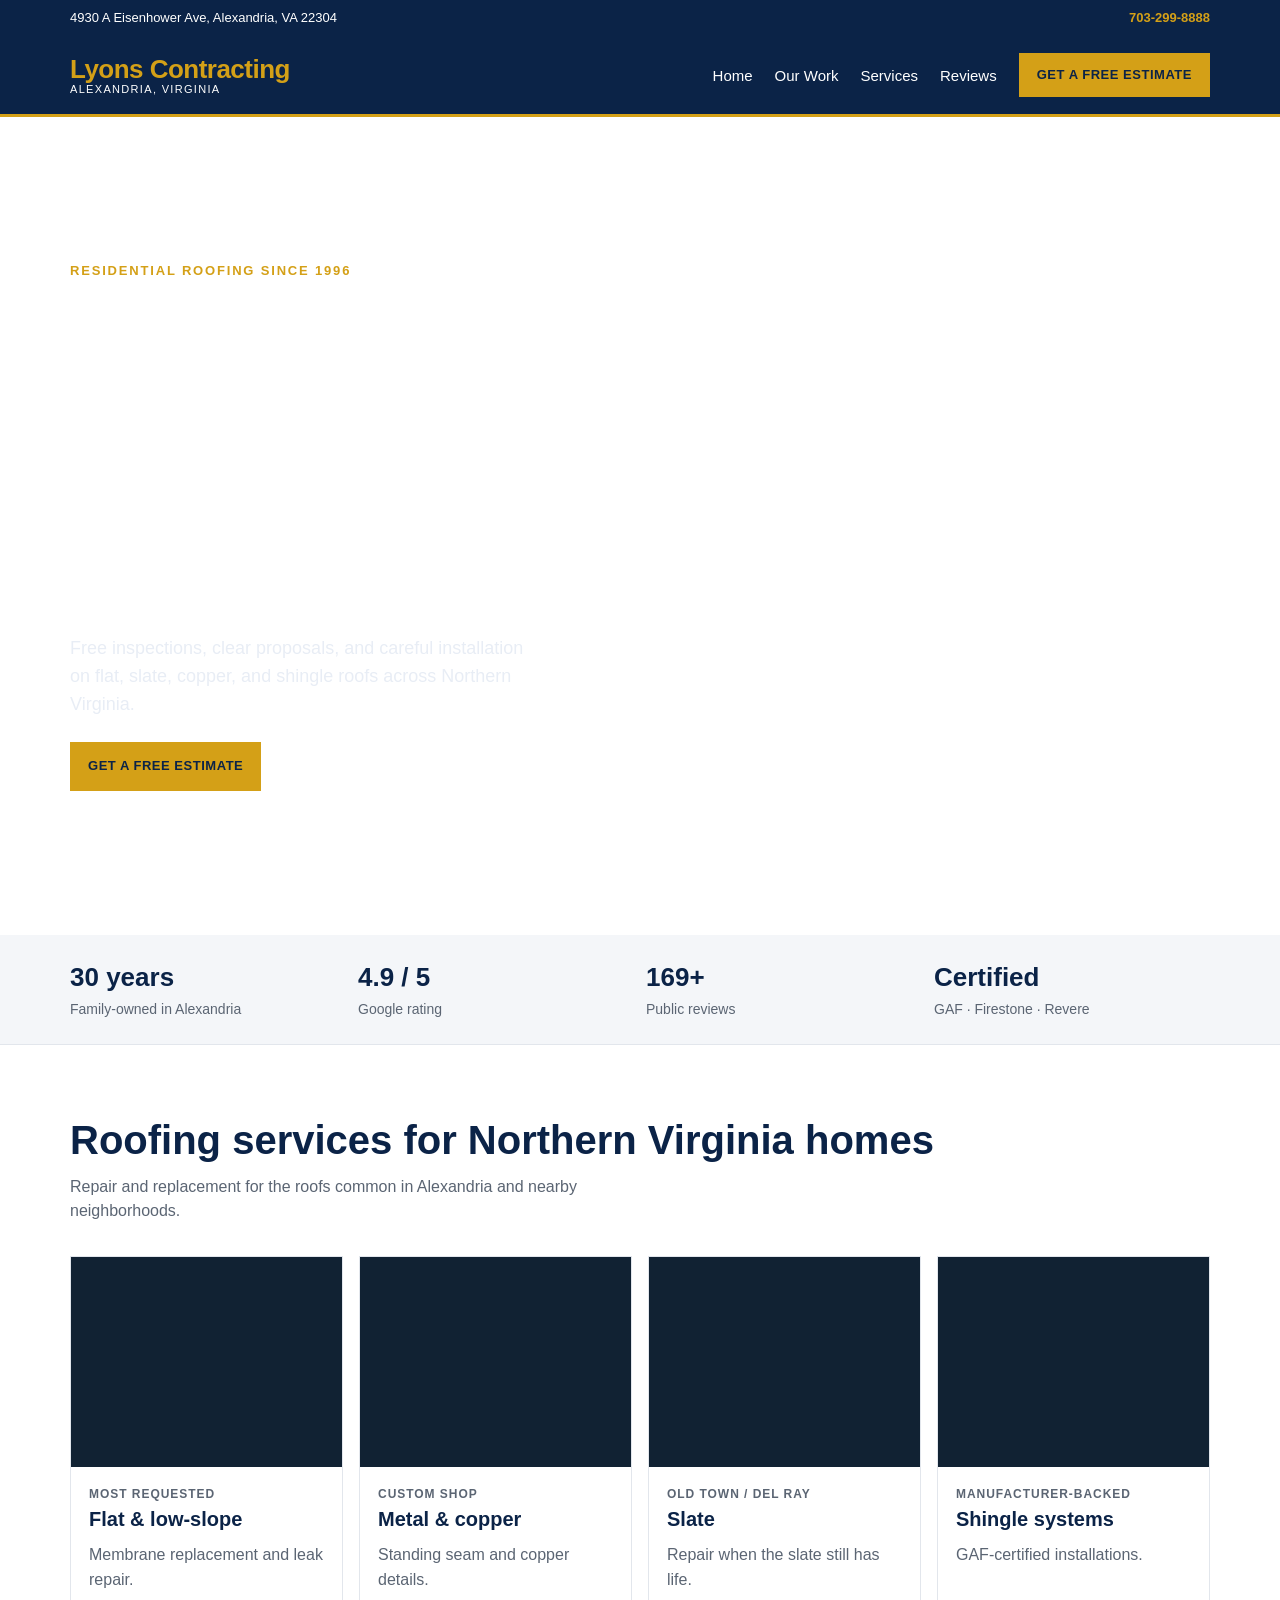
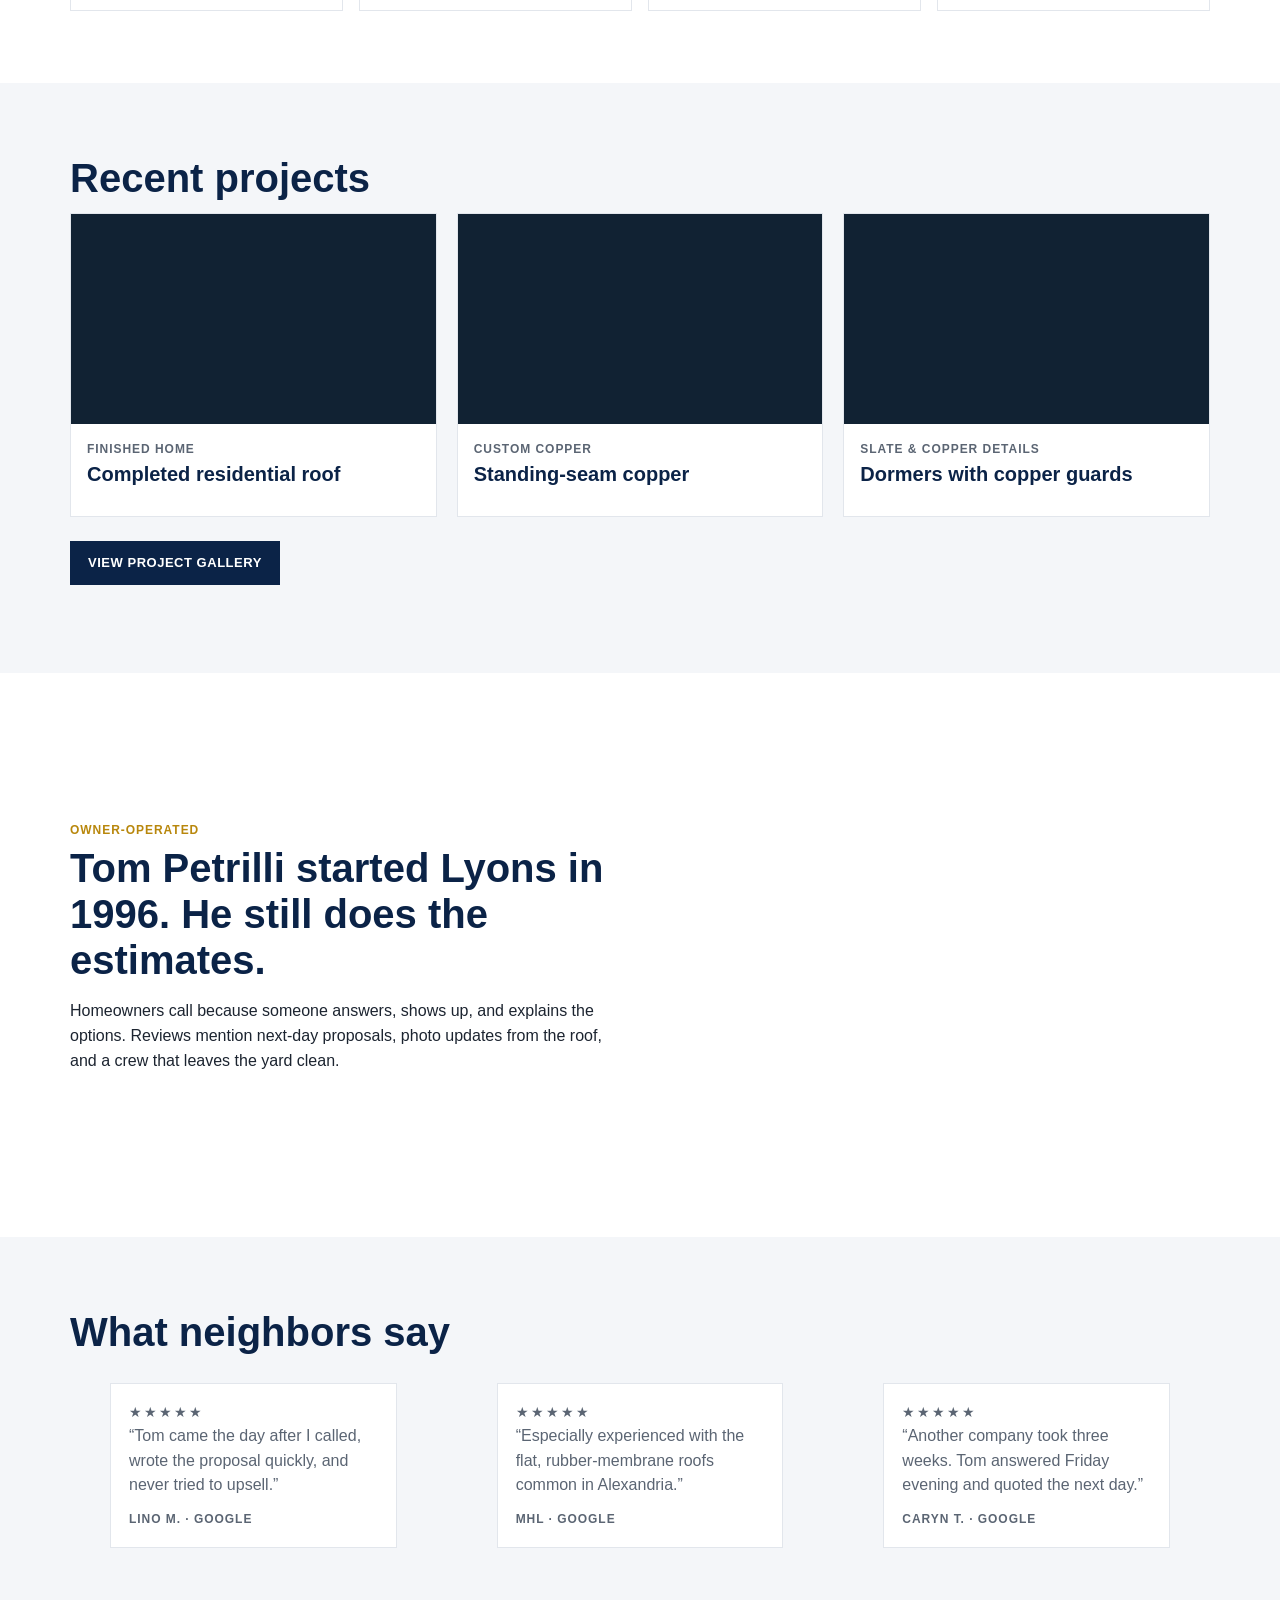
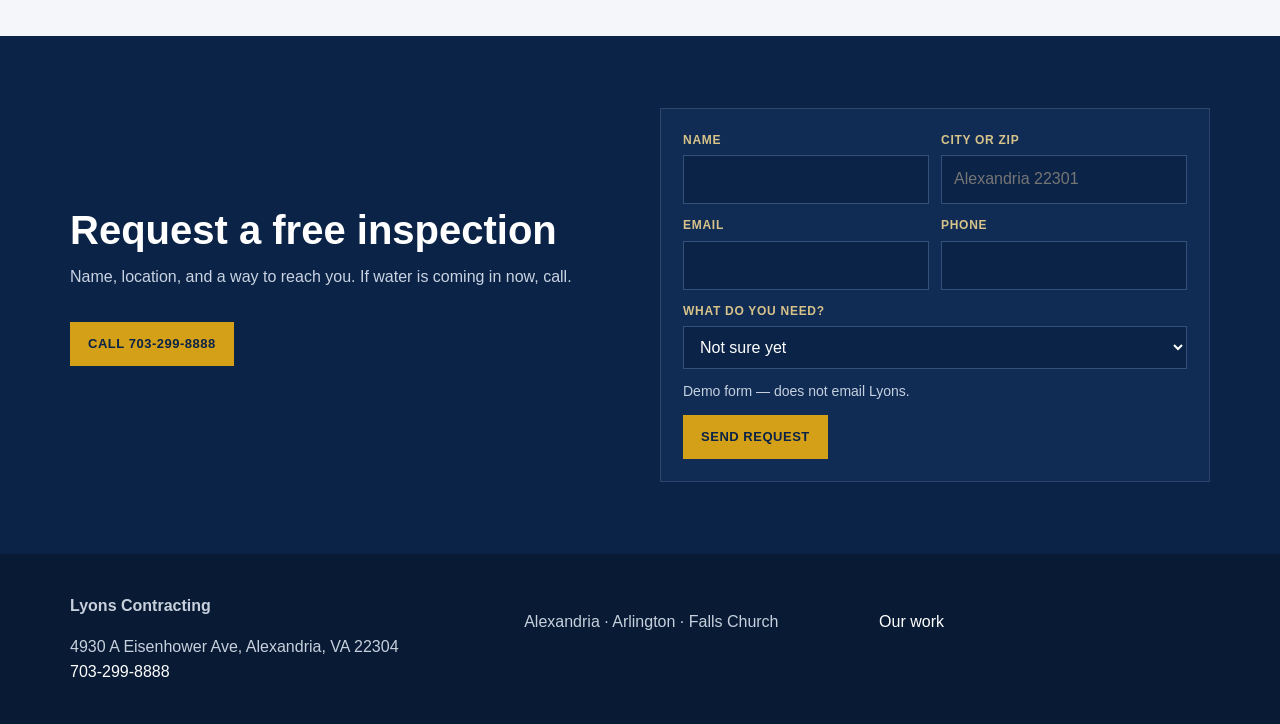
==== commit 9c779b9c: "Use Lyons job photos and Tom portrait in the demo" ====
--- a/index.html
+++ b/index.html
@@ -4,129 +4,96 @@
   <meta charset="UTF-8" />
   <meta name="viewport" content="width=device-width, initial-scale=1" />
   <title>Lyons Contracting | Roofing in Alexandria, VA</title>
-  <meta name="description" content="Lyons Contracting has installed and repaired roofs in Alexandria and Northern Virginia since 1996. Free inspections." />
+  <link rel="stylesheet" href="css/photos-a.css" />
+  <link rel="stylesheet" href="css/photos-b.css" />
   <link rel="stylesheet" href="css/styles.css" />
 </head>
 <body>
-  <div class="topbar">
-    <div class="wrap">
-      <div>4930 A Eisenhower Ave, Alexandria, VA 22304 · Mon–Fri 7–7 · Sat 8–12</div>
-      <div><a href="tel:7032998888">703-299-8888</a></div>
+  <div class="topbar"><div class="wrap"><div>4930 A Eisenhower Ave, Alexandria, VA 22304</div><div><a href="tel:7032998888">703-299-8888</a></div></div></div>
+  <header class="site"><div class="wrap">
+    <a class="logo" href="index.html"><strong>Lyons Contracting</strong><span>Alexandria, Virginia</span></a>
+    <nav>
+      <a href="index.html">Home</a>
+      <a href="work.html">Our Work</a>
+      <a href="#services">Services</a>
+      <a href="#reviews">Reviews</a>
+      <a href="estimate.html" class="btn">Get a Free Estimate</a>
+    </nav>
+  </div></header>
+  <section class="hero"><div class="wrap">
+    <p class="eyebrow">Residential roofing since 1996</p>
+    <h1>The roofing company Alexandria homeowners keep recommending.</h1>
+    <p>Free inspections, clear proposals, and careful installation on flat, slate, copper, and shingle roofs across Northern Virginia.</p>
+    <div class="hero-actions">
+      <a class="btn" href="estimate.html">Get a Free Estimate</a>
+      <a class="btn outline" href="tel:7032998888">Call 703-299-8888</a>
     </div>
-  </div>
-  <header class="site">
-    <div class="wrap">
-      <a class="logo" href="index.html"><strong>Lyons Contracting</strong><span>Alexandria, Virginia</span></a>
-      <nav>
-        <a href="index.html">Home</a>
-        <a href="work.html">Our Work</a>
-        <a href="#services">Services</a>
-        <a href="#reviews">Reviews</a>
-        <a href="estimate.html" class="btn">Get a Free Estimate</a>
-      </nav>
+  </div></section>
+  <div class="stats"><div class="wrap">
+    <div><b>30 years</b><span>Family-owned in Alexandria</span></div>
+    <div><b>4.9 / 5</b><span>Google rating</span></div>
+    <div><b>169+</b><span>Public reviews</span></div>
+    <div><b>Certified</b><span>GAF · Firestone · Revere</span></div>
+  </div></div>
+  <section id="services"><div class="wrap">
+    <h2>Roofing services for Northern Virginia homes</h2>
+    <p class="lead">Repair and replacement for the roofs common in Alexandria and nearby neighborhoods.</p>
+    <div class="grid-4">
+      <article class="card"><div class="shot s-awning"></div><div class="pad"><p class="tag">Most requested</p><h3>Flat & low-slope</h3><p>Membrane replacement and leak repair.</p></div></article>
+      <article class="card"><div class="shot s-copper"></div><div class="pad"><p class="tag">Custom shop</p><h3>Metal & copper</h3><p>Standing seam and copper details.</p></div></article>
+      <article class="card"><div class="shot s-slate"></div><div class="pad"><p class="tag">Old Town / Del Ray</p><h3>Slate</h3><p>Repair when the slate still has life.</p></div></article>
+      <article class="card"><div class="shot s-shingle"></div><div class="pad"><p class="tag">Manufacturer-backed</p><h3>Shingle systems</h3><p>GAF-certified installations.</p></div></article>
     </div>
-  </header>
-  <section class="hero">
-    <div class="wrap">
-      <p class="eyebrow">Residential roofing since 1996</p>
-      <h1>The roofing company Alexandria homeowners keep recommending.</h1>
-      <p>Free inspections, clear proposals, and careful installation on flat, slate, copper, and shingle roofs across Northern Virginia.</p>
-      <div class="hero-actions">
-        <a class="btn" href="estimate.html">Get a Free Estimate</a>
-        <a class="btn outline" href="tel:7032998888">Call 703-299-8888</a>
+  </div></section>
+  <section style="background:#f4f6f9"><div class="wrap">
+    <h2>Recent projects</h2>
+    <div class="grid-3">
+      <article class="card work"><div class="shot s-beige"></div><div class="pad"><p class="tag">Finished home</p><h3>Completed residential roof</h3></div></article>
+      <article class="card work"><div class="shot s-copper"></div><div class="pad"><p class="tag">Custom copper</p><h3>Standing-seam copper</h3></div></article>
+      <article class="card work"><div class="shot s-slate"></div><div class="pad"><p class="tag">Slate & copper details</p><h3>Dormers with copper guards</h3></div></article>
+    </div>
+    <p style="margin-top:24px"><a class="btn navy" href="work.html">View project gallery</a></p>
+  </div></section>
+  <section><div class="wrap split">
+    <div>
+      <p class="tag">Owner-operated</p>
+      <h2>Tom Petrilli started Lyons in 1996. He still does the estimates.</h2>
+      <p>Homeowners call because someone answers, shows up, and explains the options. Reviews mention next-day proposals, photo updates from the roof, and a crew that leaves the yard clean.</p>
+    </div>
+    <div class="photo" role="img" aria-label="Tom Petrilli"></div>
+  </div></section>
+  <section id="reviews" style="background:#f4f6f9"><div class="wrap">
+    <h2>What neighbors say</h2>
+    <div class="grid-3">
+      <blockquote class="review"><p class="stars">★★★★★</p><p>“Tom came the day after I called, wrote the proposal quickly, and never tried to upsell.”</p><p class="tag" style="margin-top:12px">Lino M. · Google</p></blockquote>
+      <blockquote class="review"><p class="stars">★★★★★</p><p>“Especially experienced with the flat, rubber-membrane roofs common in Alexandria.”</p><p class="tag" style="margin-top:12px">MHL · Google</p></blockquote>
+      <blockquote class="review"><p class="stars">★★★★★</p><p>“Another company took three weeks. Tom answered Friday evening and quoted the next day.”</p><p class="tag" style="margin-top:12px">Caryn T. · Google</p></blockquote>
+    </div>
+  </div></section>
+  <section class="form-band" id="estimate"><div class="wrap split">
+    <div>
+      <h2>Request a free inspection</h2>
+      <p class="lead">Name, location, and a way to reach you. If water is coming in now, call.</p>
+      <p><a class="btn" href="tel:7032998888">Call 703-299-8888</a></p>
+    </div>
+    <form class="form" id="lead-form">
+      <div><label for="name">Name</label><input id="name" required></div>
+      <div><label for="zip">City or ZIP</label><input id="zip" required placeholder="Alexandria 22301"></div>
+      <div><label for="email">Email</label><input id="email" type="email"></div>
+      <div><label for="phone">Phone</label><input id="phone"></div>
+      <div class="full"><label for="need">What do you need?</label>
+        <select id="need"><option value="">Not sure yet</option><option>Leak / repair</option><option>Roof replacement</option><option>Inspection only</option></select>
       </div>
-    </div>
-  </section>
-  <div class="stats">
-    <div class="wrap">
-      <div><b>30 years</b><span>Family-owned in Alexandria</span></div>
-      <div><b>4.9 / 5</b><span>Google rating</span></div>
-      <div><b>169+</b><span>Public reviews</span></div>
-      <div><b>Certified</b><span>GAF · Firestone · Revere</span></div>
-    </div>
-  </div>
-  <section id="services">
-    <div class="wrap">
-      <h2>Roofing services for Northern Virginia homes</h2>
-      <p class="lead">Repair and replacement for the roofs common in Alexandria, Arlington, Falls Church, and nearby neighborhoods — including low-slope and rubber-membrane systems on local row houses.</p>
-      <div class="grid-4">
-        <article class="card"><img src="https://images.unsplash.com/photo-1600566753190-17f0baa2a6c3?auto=format&fit=crop&w=800&q=80" alt=""><div class="pad"><p class="tag">Most requested</p><h3>Flat & low-slope</h3><p>Membrane replacement and leak repair for Alexandria’s low-slope roofs.</p></div></article>
-        <article class="card"><img src="https://images.unsplash.com/photo-1600596542815-ffad4c1539a9?auto=format&fit=crop&w=800&q=80" alt=""><div class="pad"><p class="tag">Custom shop</p><h3>Metal & copper</h3><p>Standing seam and copper details fabricated and installed in-house.</p></div></article>
-        <article class="card"><img src="https://images.unsplash.com/photo-1600047509807-ba8f99d2cdbc?auto=format&fit=crop&w=800&q=80" alt=""><div class="pad"><p class="tag">Old Town / Del Ray</p><h3>Slate</h3><p>Repair when the slate still has life. Replace when it does not.</p></div></article>
-        <article class="card"><img src="https://images.unsplash.com/photo-1570129477492-45c003edd2be?auto=format&fit=crop&w=800&q=80" alt=""><div class="pad"><p class="tag">Manufacturer-backed</p><h3>Shingle systems</h3><p>GAF-certified installations with warranties that come from doing it right.</p></div></article>
-      </div>
-    </div>
-  </section>
-  <section style="background:#f4f6f9">
-    <div class="wrap">
-      <h2>Recent projects</h2>
-      <p class="lead">See the work before you request an estimate.</p>
-      <div class="grid-3">
-        <article class="card work"><img src="https://images.unsplash.com/photo-1600585154526-990dced4db0d?auto=format&fit=crop&w=900&q=80" alt=""><div class="pad"><p class="tag">Alexandria · Flat roof</p><h3>Row-house membrane replacement</h3><p>Full replacement after winter leaks, including deck repairs.</p></div></article>
-        <article class="card work"><img src="https://images.unsplash.com/photo-1600585154340-be6161a56a0c?auto=format&fit=crop&w=900&q=80" alt=""><div class="pad"><p class="tag">Del Ray · Copper</p><h3>Standing-seam bump-out</h3><p>Custom metal over a dining-room addition.</p></div></article>
-        <article class="card work"><img src="https://images.unsplash.com/photo-1600047509358-9dc75590d1ea?auto=format&fit=crop&w=900&q=80" alt=""><div class="pad"><p class="tag">Old Town · Slate</p><h3>Historic slate service</h3><p>Inspection first. Repair or replace based on the roof in front of us.</p></div></article>
-      </div>
-      <p style="margin-top:24px"><a class="btn navy" href="work.html">View project gallery</a></p>
-    </div>
-  </section>
-  <section>
-    <div class="wrap split">
-      <div>
-        <p class="tag">Owner-operated</p>
-        <h2>Tom Petrilli started Lyons in 1996. He still does the estimates.</h2>
-        <p>Homeowners call Lyons because someone answers, shows up, and explains the options. Reviews mention next-day proposals, photo updates from the roof, a crew that leaves the yard clean, and no pressure to buy work you do not need.</p>
-        <p>Materials come from manufacturers Lyons is certified to install, including GAF, Firestone, and Revere.</p>
-      </div>
-      <div class="photo" role="img" aria-label="Roofing crew at work"></div>
-    </div>
-  </section>
-  <section id="reviews" style="background:#f4f6f9">
-    <div class="wrap">
-      <h2>What neighbors say</h2>
-      <p class="lead">4.9 stars on Google. Shortened from public reviews.</p>
-      <div class="grid-3">
-        <blockquote class="review"><p class="stars">★★★★★</p><p>“Tom came the day after I called, wrote the proposal quickly, and never tried to upsell.”</p><p class="tag" style="margin-top:12px">Lino M. · Google</p></blockquote>
-        <blockquote class="review"><p class="stars">★★★★★</p><p>“Especially experienced with the flat, rubber-membrane roofs common in Alexandria.”</p><p class="tag" style="margin-top:12px">MHL · Google</p></blockquote>
-        <blockquote class="review"><p class="stars">★★★★★</p><p>“Another company took three weeks. Tom answered Friday evening and quoted the next day.”</p><p class="tag" style="margin-top:12px">Caryn T. · Google</p></blockquote>
-      </div>
-    </div>
-  </section>
-  <section class="form-band" id="estimate">
-    <div class="wrap split">
-      <div>
-        <h2>Request a free inspection</h2>
-        <p class="lead">Tell us where the house is and how to reach you. If water is coming in now, call instead.</p>
-        <p><a class="btn" href="tel:7032998888">Call 703-299-8888</a></p>
-      </div>
-      <form class="form" id="lead-form">
-        <div><label for="name">Name</label><input id="name" required></div>
-        <div><label for="zip">City or ZIP</label><input id="zip" required placeholder="Alexandria 22301"></div>
-        <div><label for="email">Email</label><input id="email" type="email"></div>
-        <div><label for="phone">Phone</label><input id="phone"></div>
-        <div class="full"><label for="need">What do you need?</label>
-          <select id="need">
-            <option value="">Not sure yet</option>
-            <option>Leak / repair</option>
-            <option>Roof replacement</option>
-            <option>Inspection only</option>
-            <option>Flat or low-slope roof</option>
-            <option>Slate or copper</option>
-          </select>
-        </div>
-        <p class="note">We typically follow up the next business day. This demo form does not email Lyons.</p>
-        <div class="full"><button class="btn" type="submit">Send request</button></div>
-      </form>
-      <div class="ok" id="success"><h3 style="margin-top:0">Request received.</h3><p>On a live site this would go to the office.</p></div>
-    </div>
-  </section>
-  <footer>
-    <div class="wrap">
-      <div><strong>Lyons Contracting</strong><p>4930 A Eisenhower Ave<br>Alexandria, VA 22304<br><a href="tel:7032998888">703-299-8888</a></p></div>
-      <div><p>Alexandria · Arlington · Falls Church<br>Springfield · McLean</p><p>GAF · Firestone · Revere</p></div>
-      <div><p><a href="work.html">Our work</a></p><p><a href="estimate.html">Free estimate</a></p></div>
-    </div>
-    <div class="wrap tiny">Demo redesign. Not the live production site.</div>
-  </footer>
+      <p class="note">Demo form — does not email Lyons.</p>
+      <div class="full"><button class="btn" type="submit">Send request</button></div>
+    </form>
+    <div class="ok" id="success"><h3 style="margin-top:0">Request received.</h3></div>
+  </div></section>
+  <footer><div class="wrap">
+    <div><strong>Lyons Contracting</strong><p>4930 A Eisenhower Ave, Alexandria, VA 22304<br><a href="tel:7032998888">703-299-8888</a></p></div>
+    <div><p>Alexandria · Arlington · Falls Church</p></div>
+    <div><p><a href="work.html">Our work</a></p></div>
+  </div></footer>
   <div class="mobile-bar"><a class="btn" href="tel:7032998888">Call</a><a class="btn outline" href="estimate.html">Estimate</a></div>
   <script src="js/main.js"></script>
 </body>
--- a/css/styles.css
+++ b/css/styles.css
@@ -37,7 +37,7 @@
 .btn:hover { background: #e0b122; }
 .btn.navy { background: var(--navy); color: #fff; }
 .btn.outline { background: transparent; color: #fff; border: 2px solid #fff; }
-.hero { min-height: 620px; display: grid; align-items: center; color: #fff; background: linear-gradient(90deg, rgba(8,26,52,.82) 0%, rgba(8,26,52,.45) 55%, rgba(8,26,52,.25) 100%), url("https://images.unsplash.com/photo-1600585154340-be6161a56a0c?auto=format&fit=crop&w=2000&q=80") center/cover; }
+.hero { min-height: 620px; display: grid; align-items: center; color: #fff; background: linear-gradient(90deg, rgba(8,26,52,.78) 0%, rgba(8,26,52,.42) 55%, rgba(8,26,52,.2) 100%), var(--hero) center/cover; }
 .hero .wrap { padding: 72px 0; }
 .hero .eyebrow { color: var(--gold); font-size: 13px; font-weight: 700; letter-spacing: .14em; text-transform: uppercase; margin: 0 0 12px; }
 .hero h1 { margin: 0 0 16px; max-width: 16ch; font-size: clamp(36px, 5.4vw, 62px); line-height: 1.05; font-weight: 800; }
@@ -53,15 +53,23 @@
 .grid-3 { display: grid; grid-template-columns: repeat(3, 1fr); gap: 20px; }
 .grid-4 { display: grid; grid-template-columns: repeat(4, 1fr); gap: 16px; }
 .card, .review { border: 1px solid var(--line); background: #fff; }
-.card img { height: 180px; width: 100%; object-fit: cover; }
 .card .pad, .review { padding: 18px; }
 .card h3 { margin: 0 0 8px; color: var(--navy); font-size: 20px; }
 .card p, .review p { margin: 0; color: var(--muted); }
 .tag { color: var(--gold-dark); font-size: 12px; font-weight: 700; letter-spacing: .08em; text-transform: uppercase; margin: 0 0 6px; }
-.work img { height: 210px; width: 100%; object-fit: cover; }
 .work .pad { padding: 16px 16px 18px; }
 .split { display: grid; grid-template-columns: 1fr 1fr; gap: 40px; align-items: center; }
-.photo { min-height: 420px; background: linear-gradient(180deg, transparent, rgba(8,26,52,.35)), url("https://images.unsplash.com/photo-1504307651254-35680f356dfd?auto=format&fit=crop&w=1200&q=80") center/cover; }
+.photo { min-height: 420px; background: linear-gradient(180deg, transparent, rgba(8,26,52,.28)), var(--tom) center/cover; }
+.shot { height: 210px; background-color: #123; background-position: center; background-size: cover; }
+.s-copper{background-image:var(--copper)}
+.s-slate{background-image:var(--slate)}
+.s-awning{background-image:var(--awning)}
+.s-shingle{background-image:var(--shingle)}
+.s-crew{background-image:var(--crew)}
+.s-roofer{background-image:var(--roofer)}
+.s-ladder{background-image:var(--ladder)}
+.s-beige{background-image:var(--beige)}
+.s-hero{background-image:var(--hero)}
 .stars { color: var(--gold-dark); letter-spacing: 2px; margin: 0 0 8px; font-size: 14px; }
 .form-band { background: var(--navy); color: #fff; }
 .form-band h2 { color: #fff; }
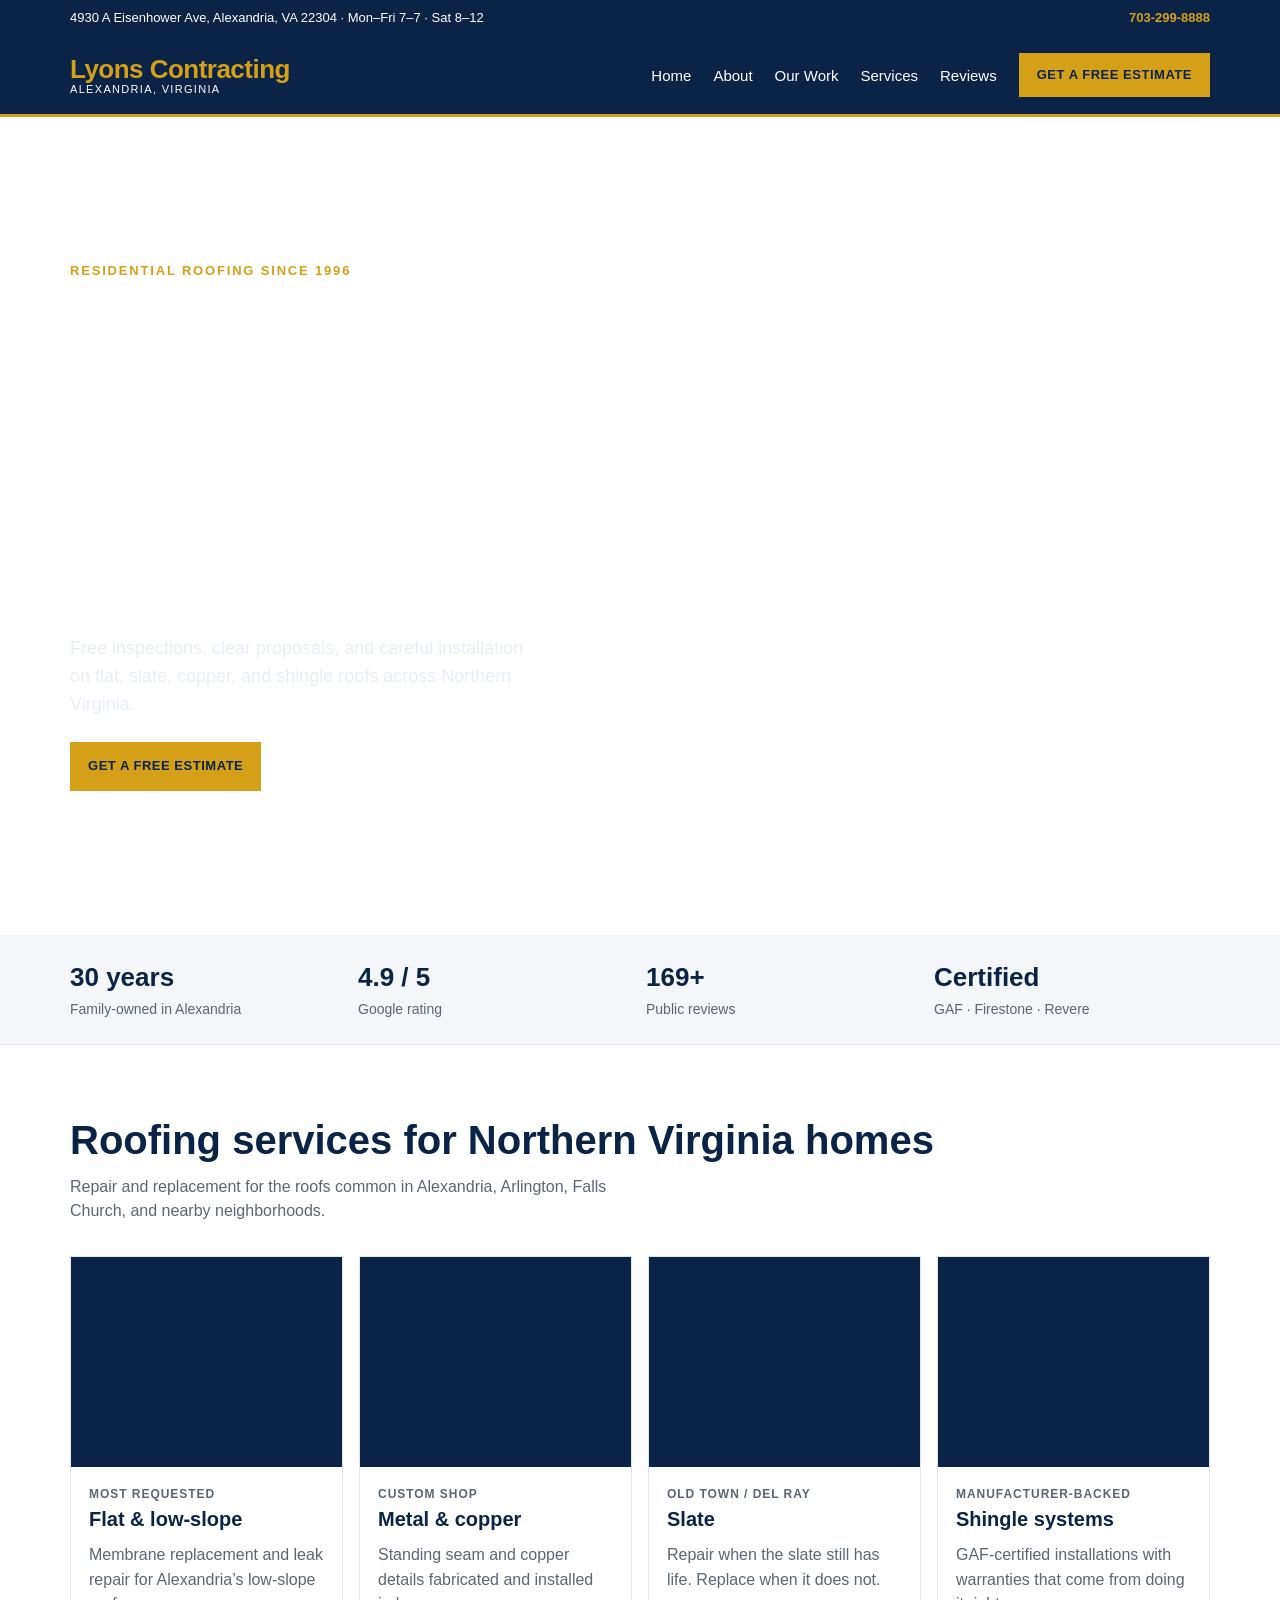
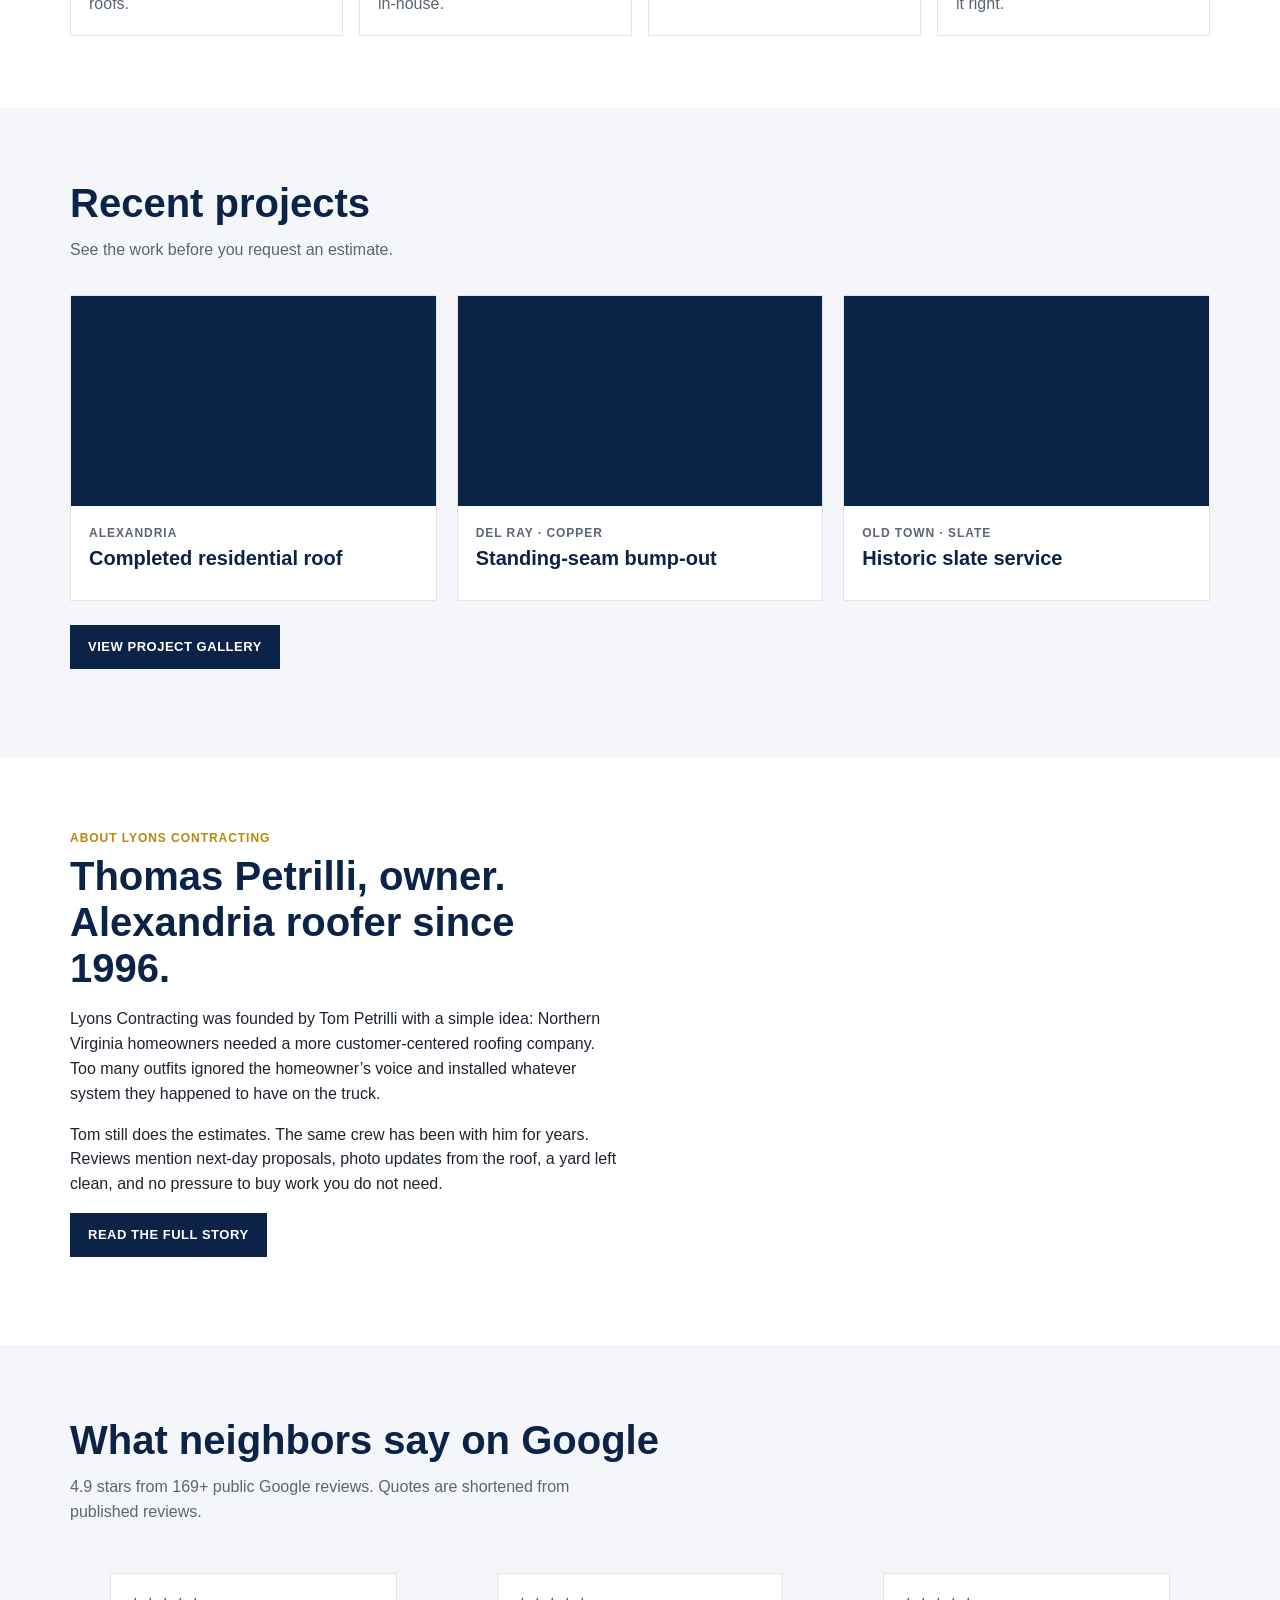
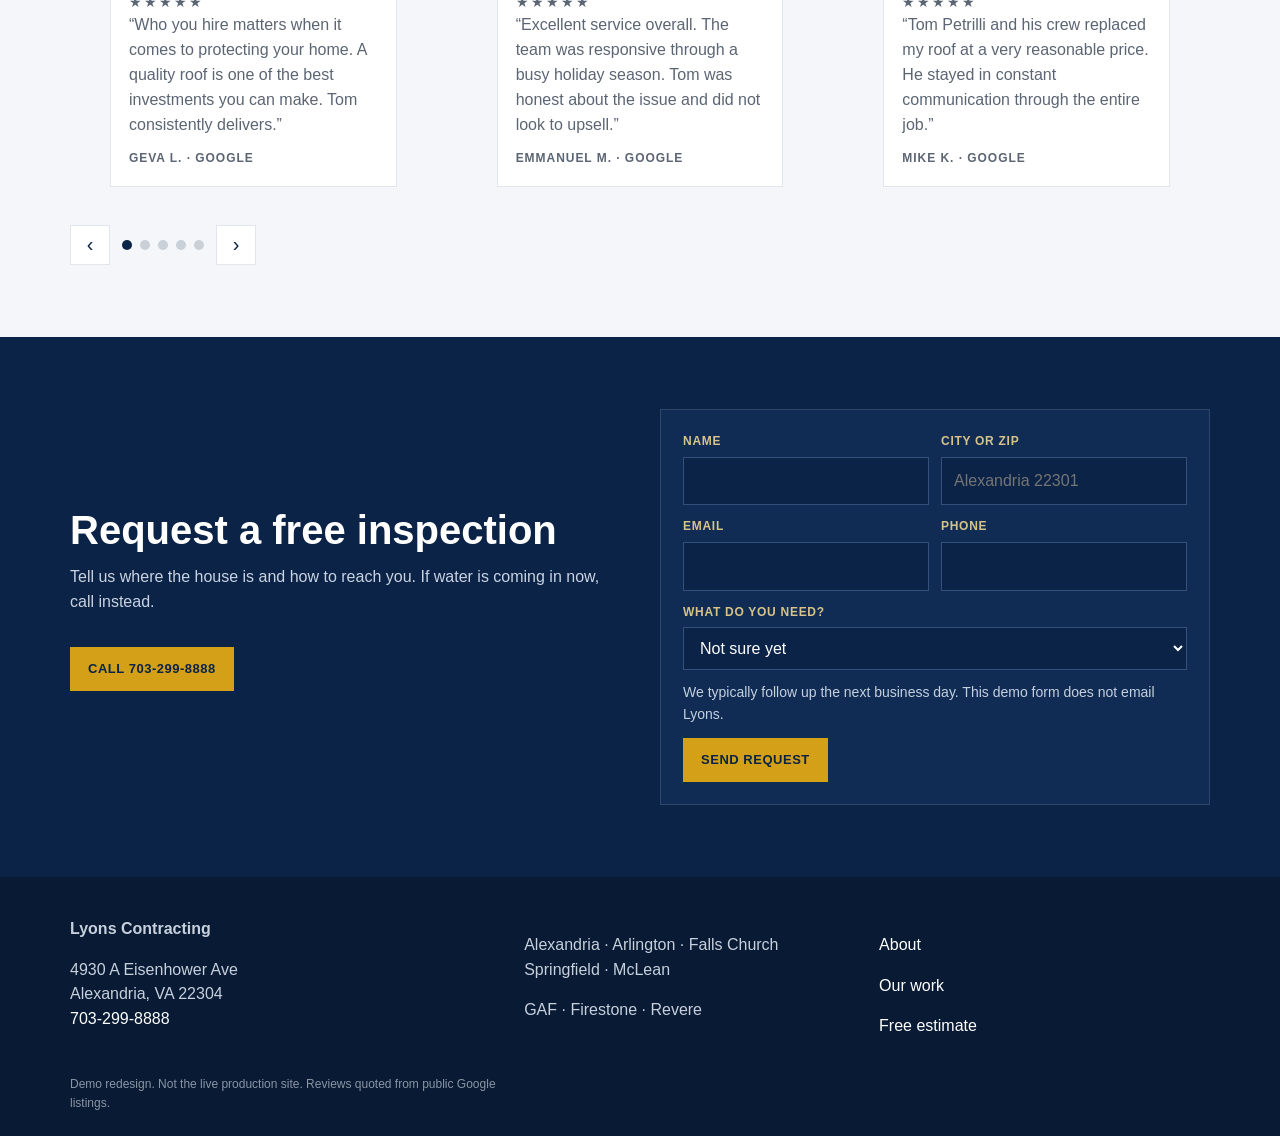
==== commit 453b3fb1: "Restore About page, keep full nav on every page, add review carousel" ====
--- a/index.html
+++ b/index.html
@@ -4,96 +4,136 @@
   <meta charset="UTF-8" />
   <meta name="viewport" content="width=device-width, initial-scale=1" />
   <title>Lyons Contracting | Roofing in Alexandria, VA</title>
+  <meta name="description" content="Lyons Contracting has installed and repaired roofs in Alexandria and Northern Virginia since 1996. Free inspections." />
   <link rel="stylesheet" href="css/photos-a.css" />
   <link rel="stylesheet" href="css/photos-b.css" />
   <link rel="stylesheet" href="css/styles.css" />
 </head>
 <body>
-  <div class="topbar"><div class="wrap"><div>4930 A Eisenhower Ave, Alexandria, VA 22304</div><div><a href="tel:7032998888">703-299-8888</a></div></div></div>
-  <header class="site"><div class="wrap">
-    <a class="logo" href="index.html"><strong>Lyons Contracting</strong><span>Alexandria, Virginia</span></a>
-    <nav>
-      <a href="index.html">Home</a>
-      <a href="work.html">Our Work</a>
-      <a href="#services">Services</a>
-      <a href="#reviews">Reviews</a>
-      <a href="estimate.html" class="btn">Get a Free Estimate</a>
-    </nav>
-  </div></header>
-  <section class="hero"><div class="wrap">
-    <p class="eyebrow">Residential roofing since 1996</p>
-    <h1>The roofing company Alexandria homeowners keep recommending.</h1>
-    <p>Free inspections, clear proposals, and careful installation on flat, slate, copper, and shingle roofs across Northern Virginia.</p>
-    <div class="hero-actions">
-      <a class="btn" href="estimate.html">Get a Free Estimate</a>
-      <a class="btn outline" href="tel:7032998888">Call 703-299-8888</a>
+  <div class="topbar">
+    <div class="wrap">
+      <div>4930 A Eisenhower Ave, Alexandria, VA 22304 · Mon–Fri 7–7 · Sat 8–12</div>
+      <div><a href="tel:7032998888">703-299-8888</a></div>
     </div>
-  </div></section>
-  <div class="stats"><div class="wrap">
-    <div><b>30 years</b><span>Family-owned in Alexandria</span></div>
-    <div><b>4.9 / 5</b><span>Google rating</span></div>
-    <div><b>169+</b><span>Public reviews</span></div>
-    <div><b>Certified</b><span>GAF · Firestone · Revere</span></div>
-  </div></div>
-  <section id="services"><div class="wrap">
-    <h2>Roofing services for Northern Virginia homes</h2>
-    <p class="lead">Repair and replacement for the roofs common in Alexandria and nearby neighborhoods.</p>
-    <div class="grid-4">
-      <article class="card"><div class="shot s-awning"></div><div class="pad"><p class="tag">Most requested</p><h3>Flat & low-slope</h3><p>Membrane replacement and leak repair.</p></div></article>
-      <article class="card"><div class="shot s-copper"></div><div class="pad"><p class="tag">Custom shop</p><h3>Metal & copper</h3><p>Standing seam and copper details.</p></div></article>
-      <article class="card"><div class="shot s-slate"></div><div class="pad"><p class="tag">Old Town / Del Ray</p><h3>Slate</h3><p>Repair when the slate still has life.</p></div></article>
-      <article class="card"><div class="shot s-shingle"></div><div class="pad"><p class="tag">Manufacturer-backed</p><h3>Shingle systems</h3><p>GAF-certified installations.</p></div></article>
+  </div>
+  <header class="site">
+    <div class="wrap">
+      <a class="logo" href="index.html"><strong>Lyons Contracting</strong><span>Alexandria, Virginia</span></a>
+      <nav>
+        <a href="index.html">Home</a>
+        <a href="about.html">About</a>
+        <a href="work.html">Our Work</a>
+        <a href="index.html#services">Services</a>
+        <a href="index.html#reviews">Reviews</a>
+        <a href="estimate.html" class="btn">Get a Free Estimate</a>
+      </nav>
     </div>
-  </div></section>
-  <section style="background:#f4f6f9"><div class="wrap">
-    <h2>Recent projects</h2>
-    <div class="grid-3">
-      <article class="card work"><div class="shot s-beige"></div><div class="pad"><p class="tag">Finished home</p><h3>Completed residential roof</h3></div></article>
-      <article class="card work"><div class="shot s-copper"></div><div class="pad"><p class="tag">Custom copper</p><h3>Standing-seam copper</h3></div></article>
-      <article class="card work"><div class="shot s-slate"></div><div class="pad"><p class="tag">Slate & copper details</p><h3>Dormers with copper guards</h3></div></article>
+  </header>
+  <section class="hero">
+    <div class="wrap">
+      <p class="eyebrow">Residential roofing since 1996</p>
+      <h1>The roofing company Alexandria homeowners keep recommending.</h1>
+      <p>Free inspections, clear proposals, and careful installation on flat, slate, copper, and shingle roofs across Northern Virginia.</p>
+      <div class="hero-actions">
+        <a class="btn" href="estimate.html">Get a Free Estimate</a>
+        <a class="btn outline" href="tel:7032998888">Call 703-299-8888</a>
+      </div>
     </div>
-    <p style="margin-top:24px"><a class="btn navy" href="work.html">View project gallery</a></p>
-  </div></section>
-  <section><div class="wrap split">
-    <div>
-      <p class="tag">Owner-operated</p>
-      <h2>Tom Petrilli started Lyons in 1996. He still does the estimates.</h2>
-      <p>Homeowners call because someone answers, shows up, and explains the options. Reviews mention next-day proposals, photo updates from the roof, and a crew that leaves the yard clean.</p>
+  </section>
+  <div class="stats">
+    <div class="wrap">
+      <div><b>30 years</b><span>Family-owned in Alexandria</span></div>
+      <div><b>4.9 / 5</b><span>Google rating</span></div>
+      <div><b>169+</b><span>Public reviews</span></div>
+      <div><b>Certified</b><span>GAF · Firestone · Revere</span></div>
     </div>
-    <div class="photo" role="img" aria-label="Tom Petrilli"></div>
-  </div></section>
-  <section id="reviews" style="background:#f4f6f9"><div class="wrap">
-    <h2>What neighbors say</h2>
-    <div class="grid-3">
-      <blockquote class="review"><p class="stars">★★★★★</p><p>“Tom came the day after I called, wrote the proposal quickly, and never tried to upsell.”</p><p class="tag" style="margin-top:12px">Lino M. · Google</p></blockquote>
-      <blockquote class="review"><p class="stars">★★★★★</p><p>“Especially experienced with the flat, rubber-membrane roofs common in Alexandria.”</p><p class="tag" style="margin-top:12px">MHL · Google</p></blockquote>
-      <blockquote class="review"><p class="stars">★★★★★</p><p>“Another company took three weeks. Tom answered Friday evening and quoted the next day.”</p><p class="tag" style="margin-top:12px">Caryn T. · Google</p></blockquote>
+  </div>
+  <section id="services">
+    <div class="wrap">
+      <h2>Roofing services for Northern Virginia homes</h2>
+      <p class="lead">Repair and replacement for the roofs common in Alexandria, Arlington, Falls Church, and nearby neighborhoods.</p>
+      <div class="grid-4">
+        <article class="card"><div class="pic pic-awning"></div><div class="pad"><p class="tag">Most requested</p><h3>Flat &amp; low-slope</h3><p>Membrane replacement and leak repair for Alexandria’s low-slope roofs.</p></div></article>
+        <article class="card"><div class="pic pic-copper"></div><div class="pad"><p class="tag">Custom shop</p><h3>Metal &amp; copper</h3><p>Standing seam and copper details fabricated and installed in-house.</p></div></article>
+        <article class="card"><div class="pic pic-slate"></div><div class="pad"><p class="tag">Old Town / Del Ray</p><h3>Slate</h3><p>Repair when the slate still has life. Replace when it does not.</p></div></article>
+        <article class="card"><div class="pic pic-shingle"></div><div class="pad"><p class="tag">Manufacturer-backed</p><h3>Shingle systems</h3><p>GAF-certified installations with warranties that come from doing it right.</p></div></article>
+      </div>
     </div>
-  </div></section>
-  <section class="form-band" id="estimate"><div class="wrap split">
-    <div>
-      <h2>Request a free inspection</h2>
-      <p class="lead">Name, location, and a way to reach you. If water is coming in now, call.</p>
-      <p><a class="btn" href="tel:7032998888">Call 703-299-8888</a></p>
+  </section>
+  <section style="background:#f4f6f9">
+    <div class="wrap">
+      <h2>Recent projects</h2>
+      <p class="lead">See the work before you request an estimate.</p>
+      <div class="grid-3">
+        <article class="card work"><div class="pic pic-beige"></div><div class="pad"><p class="tag">Alexandria</p><h3>Completed residential roof</h3></div></article>
+        <article class="card work"><div class="pic pic-copper"></div><div class="pad"><p class="tag">Del Ray · Copper</p><h3>Standing-seam bump-out</h3></div></article>
+        <article class="card work"><div class="pic pic-slate"></div><div class="pad"><p class="tag">Old Town · Slate</p><h3>Historic slate service</h3></div></article>
+      </div>
+      <p style="margin-top:24px"><a class="btn navy" href="work.html">View project gallery</a></p>
     </div>
-    <form class="form" id="lead-form">
-      <div><label for="name">Name</label><input id="name" required></div>
-      <div><label for="zip">City or ZIP</label><input id="zip" required placeholder="Alexandria 22301"></div>
-      <div><label for="email">Email</label><input id="email" type="email"></div>
-      <div><label for="phone">Phone</label><input id="phone"></div>
-      <div class="full"><label for="need">What do you need?</label>
-        <select id="need"><option value="">Not sure yet</option><option>Leak / repair</option><option>Roof replacement</option><option>Inspection only</option></select>
+  </section>
+  <section id="about">
+    <div class="wrap split">
+      <div>
+        <p class="tag">About Lyons Contracting</p>
+        <h2>Thomas Petrilli, owner. Alexandria roofer since 1996.</h2>
+        <p>Lyons Contracting was founded by Tom Petrilli with a simple idea: Northern Virginia homeowners needed a more customer-centered roofing company. Too many outfits ignored the homeowner’s voice and installed whatever system they happened to have on the truck.</p>
+        <p>Tom still does the estimates. The same crew has been with him for years. Reviews mention next-day proposals, photo updates from the roof, a yard left clean, and no pressure to buy work you do not need.</p>
+        <p><a class="btn navy" href="about.html">Read the full story</a></p>
       </div>
-      <p class="note">Demo form — does not email Lyons.</p>
-      <div class="full"><button class="btn" type="submit">Send request</button></div>
-    </form>
-    <div class="ok" id="success"><h3 style="margin-top:0">Request received.</h3></div>
-  </div></section>
-  <footer><div class="wrap">
-    <div><strong>Lyons Contracting</strong><p>4930 A Eisenhower Ave, Alexandria, VA 22304<br><a href="tel:7032998888">703-299-8888</a></p></div>
-    <div><p>Alexandria · Arlington · Falls Church</p></div>
-    <div><p><a href="work.html">Our work</a></p></div>
-  </div></footer>
+      <div class="photo" role="img" aria-label="Thomas Petrilli, owner of Lyons Contracting"></div>
+    </div>
+  </section>
+  <section id="reviews" style="background:#f4f6f9">
+    <div class="wrap">
+      <h2>What neighbors say on Google</h2>
+      <p class="lead">4.9 stars from 169+ public Google reviews. Quotes are shortened from published reviews.</p>
+      <div class="carousel">
+        <div class="carousel-track" id="review-track"></div>
+        <div class="carousel-nav">
+          <button class="carousel-btn" id="rev-prev" aria-label="Previous reviews">‹</button>
+          <div class="dots" id="review-dots"></div>
+          <button class="carousel-btn" id="rev-next" aria-label="Next reviews">›</button>
+        </div>
+      </div>
+    </div>
+  </section>
+  <section class="form-band" id="estimate">
+    <div class="wrap split">
+      <div>
+        <h2>Request a free inspection</h2>
+        <p class="lead">Tell us where the house is and how to reach you. If water is coming in now, call instead.</p>
+        <p><a class="btn" href="tel:7032998888">Call 703-299-8888</a></p>
+      </div>
+      <form class="form" id="lead-form">
+        <div><label for="name">Name</label><input id="name" required></div>
+        <div><label for="zip">City or ZIP</label><input id="zip" required placeholder="Alexandria 22301"></div>
+        <div><label for="email">Email</label><input id="email" type="email"></div>
+        <div><label for="phone">Phone</label><input id="phone"></div>
+        <div class="full"><label for="need">What do you need?</label>
+          <select id="need">
+            <option value="">Not sure yet</option>
+            <option>Leak / repair</option>
+            <option>Roof replacement</option>
+            <option>Inspection only</option>
+            <option>Flat or low-slope roof</option>
+            <option>Slate or copper</option>
+          </select>
+        </div>
+        <p class="note">We typically follow up the next business day. This demo form does not email Lyons.</p>
+        <div class="full"><button class="btn" type="submit">Send request</button></div>
+      </form>
+      <div class="ok" id="success"><h3 style="margin-top:0">Request received.</h3><p>On a live site this would go to the office.</p></div>
+    </div>
+  </section>
+  <footer>
+    <div class="wrap">
+      <div><strong>Lyons Contracting</strong><p>4930 A Eisenhower Ave<br>Alexandria, VA 22304<br><a href="tel:7032998888">703-299-8888</a></p></div>
+      <div><p>Alexandria · Arlington · Falls Church<br>Springfield · McLean</p><p>GAF · Firestone · Revere</p></div>
+      <div><p><a href="about.html">About</a></p><p><a href="work.html">Our work</a></p><p><a href="estimate.html">Free estimate</a></p></div>
+    </div>
+    <div class="wrap tiny">Demo redesign. Not the live production site. Reviews quoted from public Google listings.</div>
+  </footer>
   <div class="mobile-bar"><a class="btn" href="tel:7032998888">Call</a><a class="btn outline" href="estimate.html">Estimate</a></div>
   <script src="js/main.js"></script>
 </body>
--- a/css/styles.css
+++ b/css/styles.css
@@ -37,7 +37,13 @@
 .btn:hover { background: #e0b122; }
 .btn.navy { background: var(--navy); color: #fff; }
 .btn.outline { background: transparent; color: #fff; border: 2px solid #fff; }
-.hero { min-height: 620px; display: grid; align-items: center; color: #fff; background: linear-gradient(90deg, rgba(8,26,52,.78) 0%, rgba(8,26,52,.42) 55%, rgba(8,26,52,.2) 100%), var(--hero) center/cover; }
+.hero {
+  min-height: 620px;
+  display: grid;
+  align-items: center;
+  color: #fff;
+  background: linear-gradient(90deg, rgba(8,26,52,.82) 0%, rgba(8,26,52,.5) 48%, rgba(8,26,52,.28) 100%), var(--hero) center/cover no-repeat;
+}
 .hero .wrap { padding: 72px 0; }
 .hero .eyebrow { color: var(--gold); font-size: 13px; font-weight: 700; letter-spacing: .14em; text-transform: uppercase; margin: 0 0 12px; }
 .hero h1 { margin: 0 0 16px; max-width: 16ch; font-size: clamp(36px, 5.4vw, 62px); line-height: 1.05; font-weight: 800; }
@@ -53,24 +59,38 @@
 .grid-3 { display: grid; grid-template-columns: repeat(3, 1fr); gap: 20px; }
 .grid-4 { display: grid; grid-template-columns: repeat(4, 1fr); gap: 16px; }
 .card, .review { border: 1px solid var(--line); background: #fff; }
+.shot, .card .pic { height: 210px; background: #0b2347 center/cover no-repeat; }
+.pic-hero { background-image: var(--hero); }
+.pic-tom { background-image: var(--tom); }
+.pic-crew { background-image: var(--crew); }
+.pic-copper { background-image: var(--copper); }
+.pic-slate { background-image: var(--slate); }
+.pic-awning { background-image: var(--awning); }
+.pic-shingle { background-image: var(--shingle); }
+.pic-beige { background-image: var(--beige); }
+.pic-gray { background-image: var(--gray); }
+.pic-ladder { background-image: var(--ladder); }
 .card .pad, .review { padding: 18px; }
 .card h3 { margin: 0 0 8px; color: var(--navy); font-size: 20px; }
 .card p, .review p { margin: 0; color: var(--muted); }
 .tag { color: var(--gold-dark); font-size: 12px; font-weight: 700; letter-spacing: .08em; text-transform: uppercase; margin: 0 0 6px; }
-.work .pad { padding: 16px 16px 18px; }
 .split { display: grid; grid-template-columns: 1fr 1fr; gap: 40px; align-items: center; }
-.photo { min-height: 420px; background: linear-gradient(180deg, transparent, rgba(8,26,52,.28)), var(--tom) center/cover; }
-.shot { height: 210px; background-color: #123; background-position: center; background-size: cover; }
-.s-copper{background-image:var(--copper)}
-.s-slate{background-image:var(--slate)}
-.s-awning{background-image:var(--awning)}
-.s-shingle{background-image:var(--shingle)}
-.s-crew{background-image:var(--crew)}
-.s-roofer{background-image:var(--roofer)}
-.s-ladder{background-image:var(--ladder)}
-.s-beige{background-image:var(--beige)}
-.s-hero{background-image:var(--hero)}
+.photo { min-height: 420px; background: var(--tom) center/cover no-repeat; }
+.page-hero {
+  background: linear-gradient(90deg, rgba(8,26,52,.75), rgba(8,26,52,.4)), var(--slate) center/cover;
+  color: #fff;
+  padding: 72px 0;
+}
+.page-hero h1 { color: #fff; margin: 0; font-size: clamp(32px,5vw,52px); }
 .stars { color: var(--gold-dark); letter-spacing: 2px; margin: 0 0 8px; font-size: 14px; }
+.carousel-track { display: grid; grid-template-columns: repeat(3, 1fr); gap: 20px; }
+.review { min-height: 210px; display: flex; flex-direction: column; }
+.review .who { margin-top: auto; padding-top: 12px; }
+.carousel-nav { display: flex; align-items: center; gap: 12px; margin-top: 22px; }
+.dots { display: flex; gap: 8px; }
+.dot { width: 10px; height: 10px; border-radius: 50%; border: 0; background: #c9d0d8; cursor: pointer; padding: 0; }
+.dot.on { background: var(--navy); }
+.carousel-btn { width: 40px; height: 40px; border: 1px solid var(--line); background: #fff; color: var(--navy); font-size: 20px; cursor: pointer; }
 .form-band { background: var(--navy); color: #fff; }
 .form-band h2 { color: #fff; }
 .form-band .lead { color: #c9d3e2; }
@@ -88,7 +108,7 @@
 .mobile-bar a { flex: 1; text-align: center; }
 @media (max-width: 860px) {
   nav { display: none; }
-  .stats .wrap, .grid-3, .grid-4, .split, .form, footer .wrap { grid-template-columns: 1fr; }
+  .stats .wrap, .grid-3, .grid-4, .split, .form, footer .wrap, .carousel-track { grid-template-columns: 1fr; }
   .hero { min-height: 520px; }
   .mobile-bar { display: flex; }
   body { padding-bottom: 62px; }
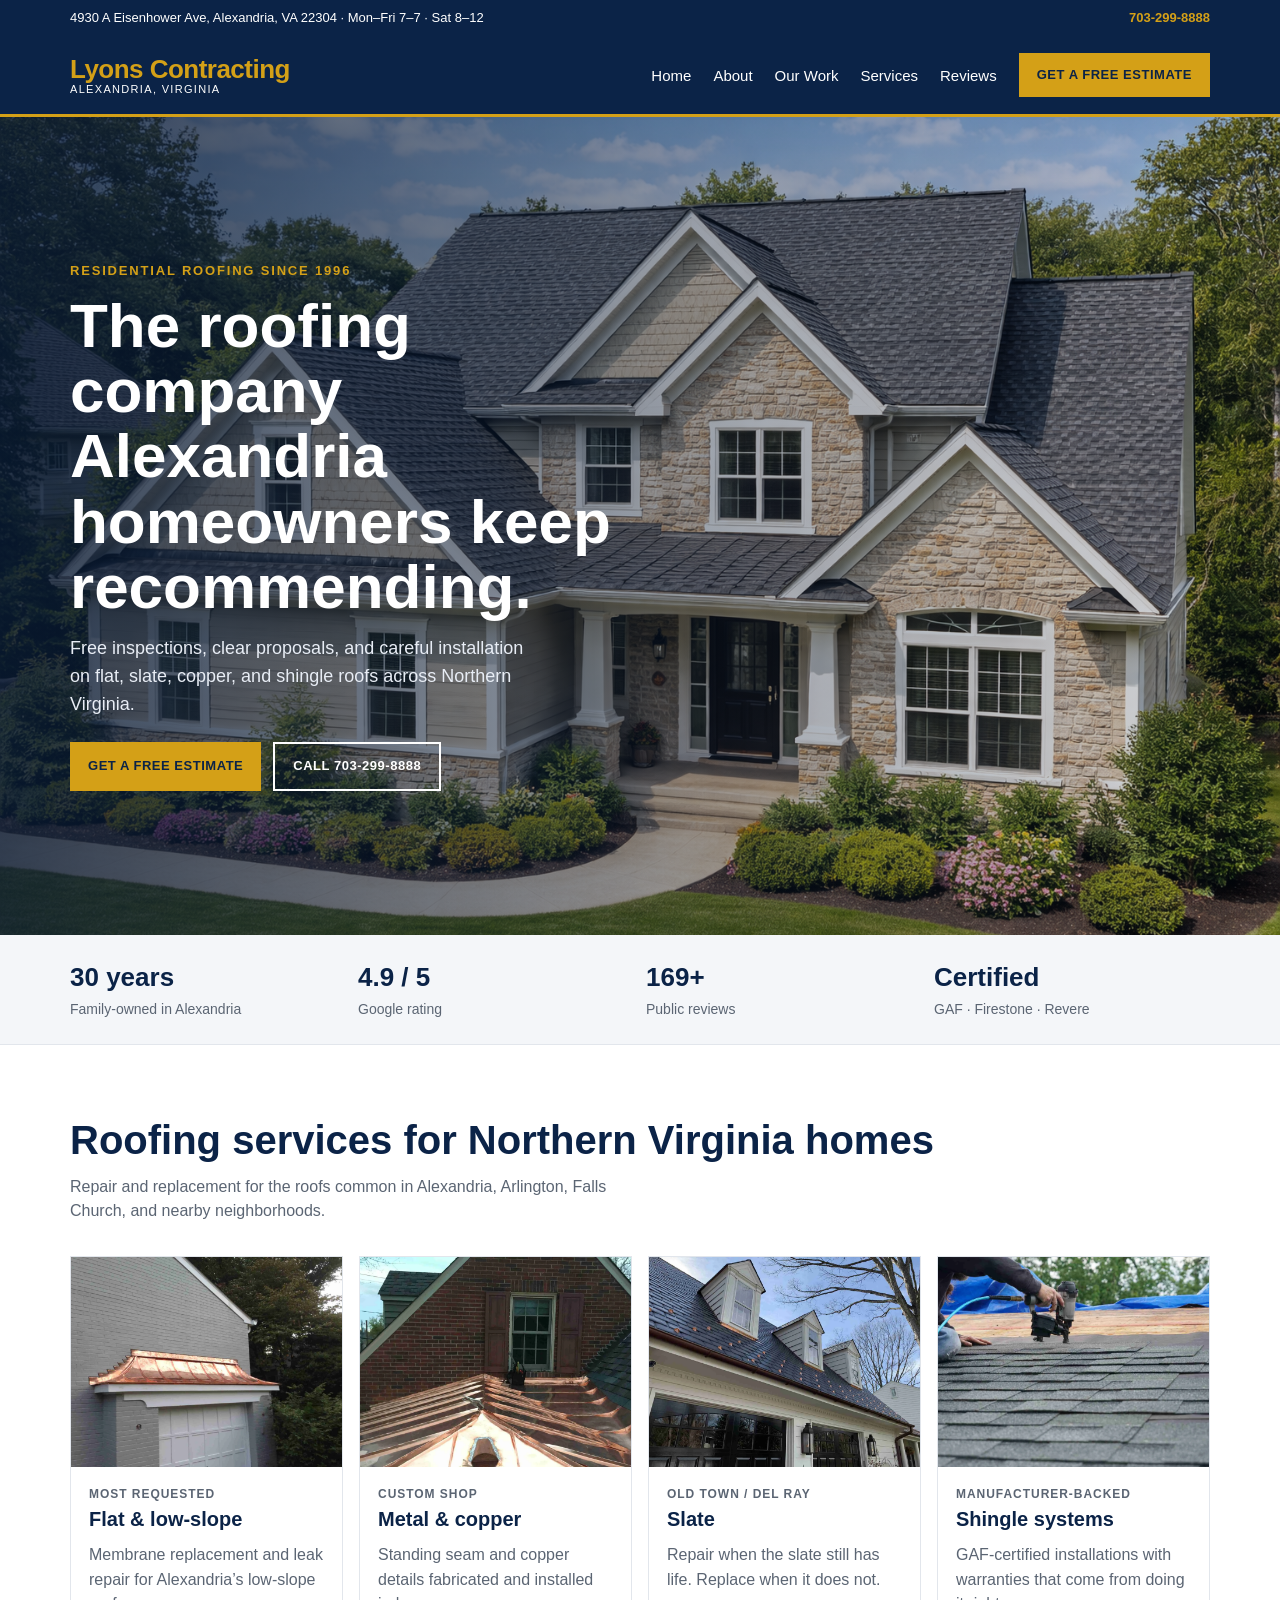
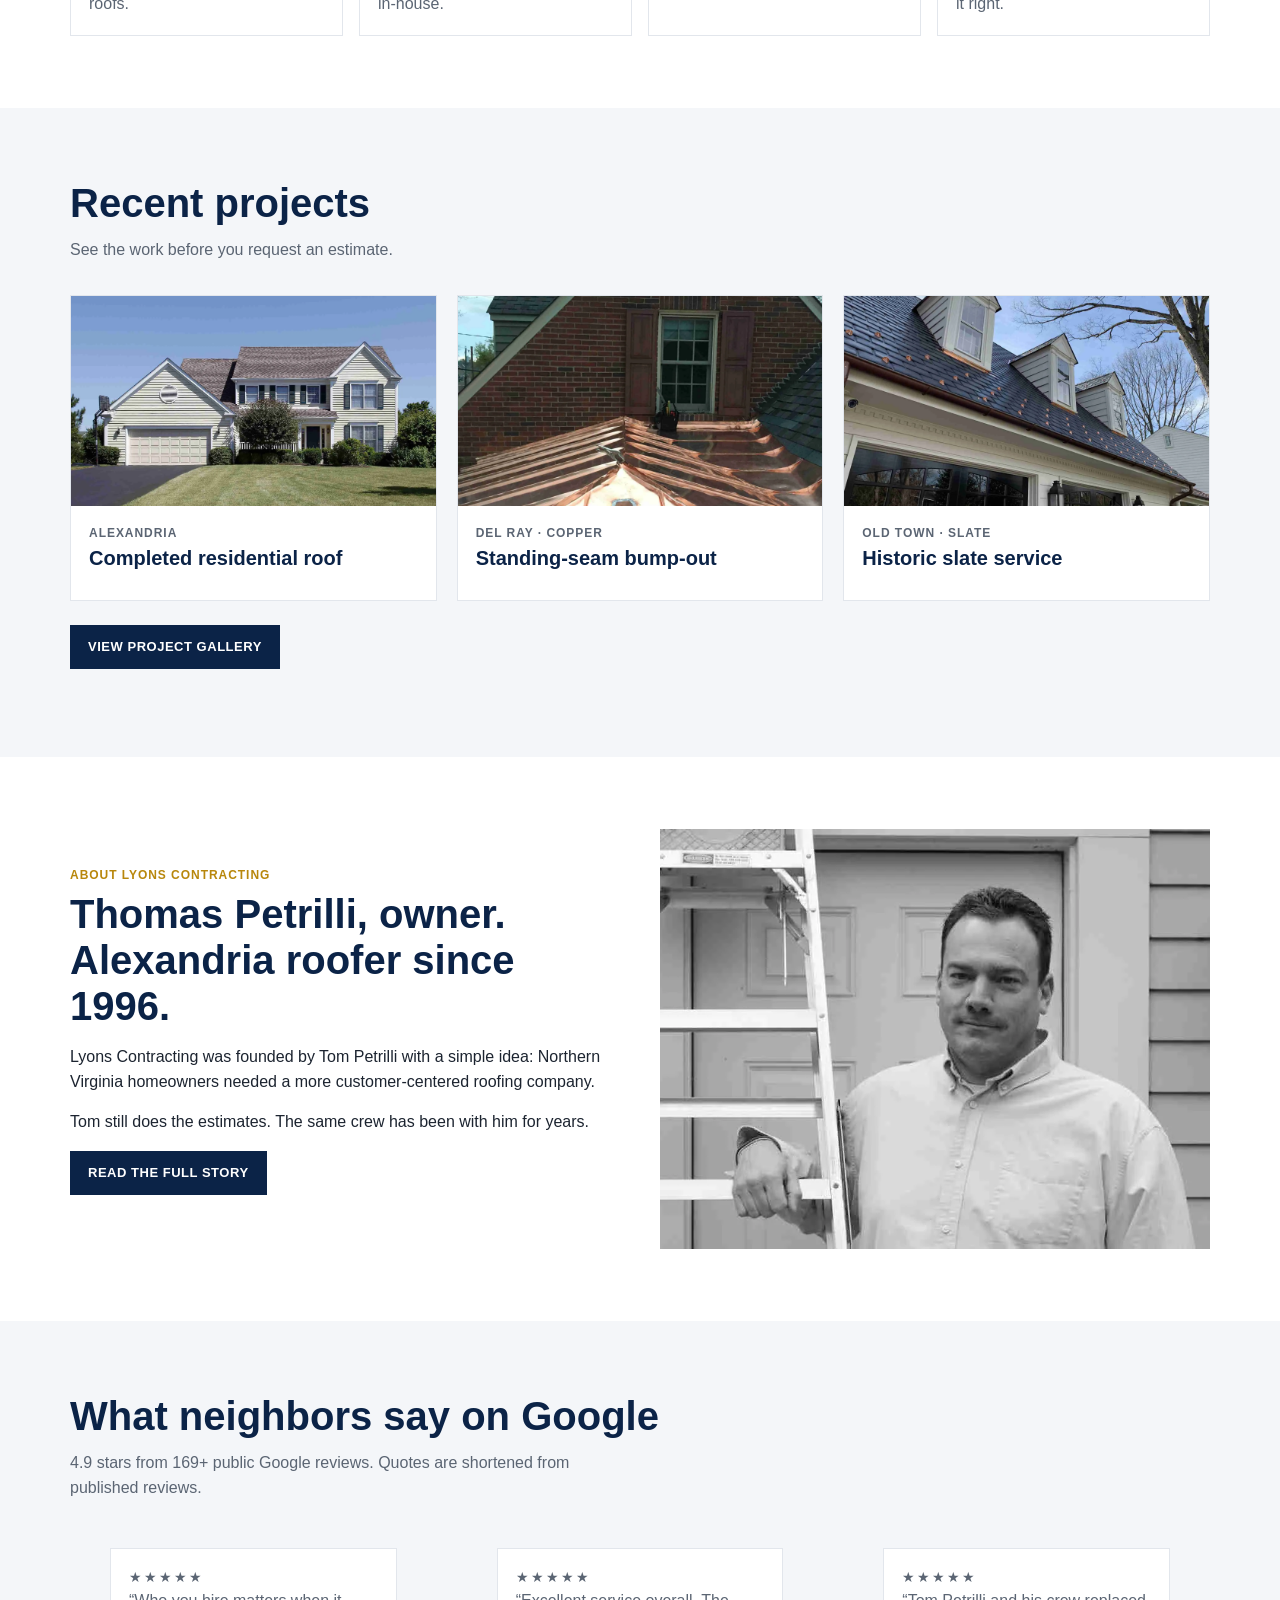
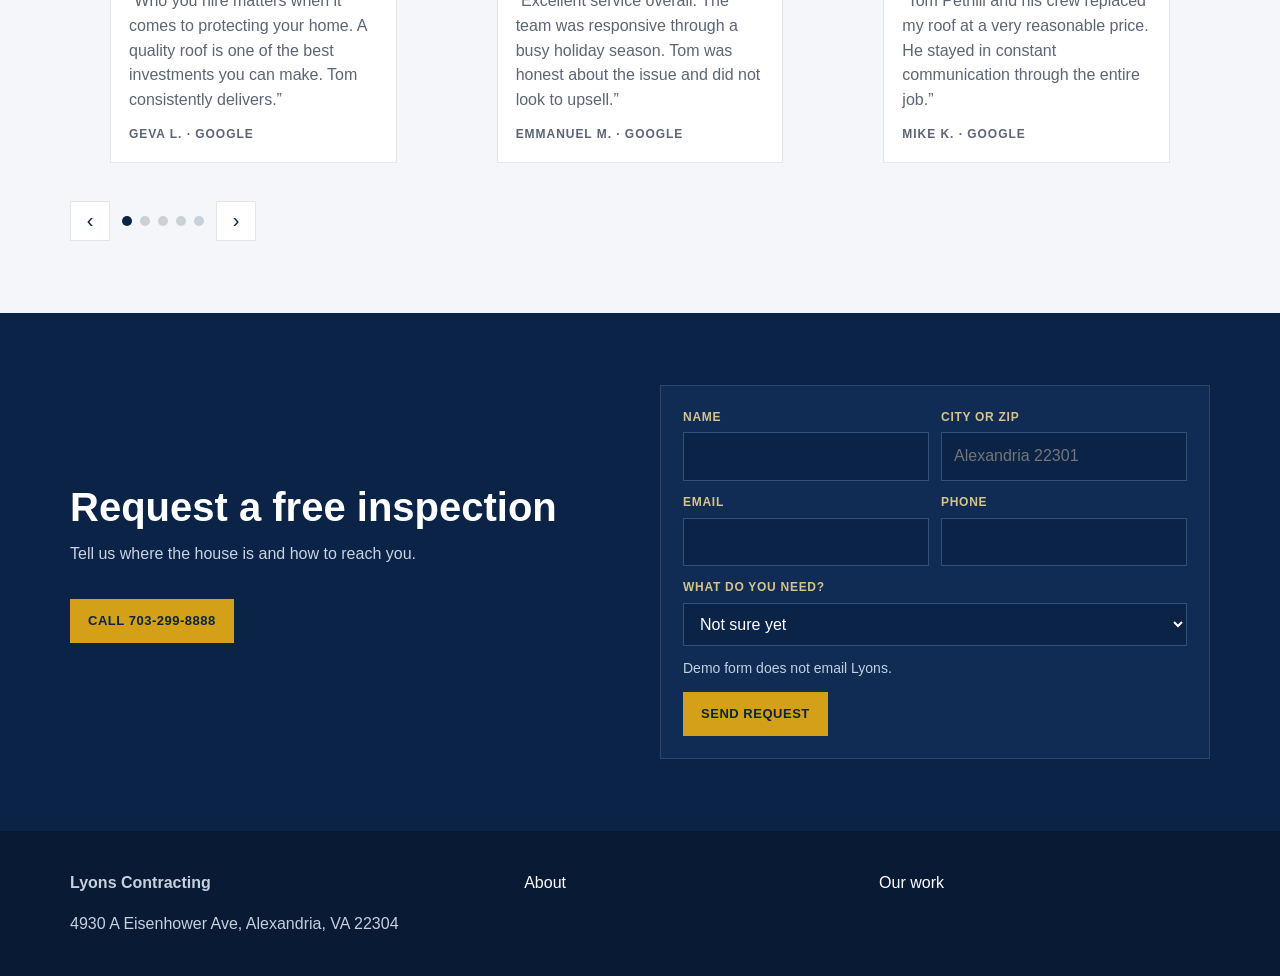
==== commit c2699c8e: "Point pages at the uploaded Capture PNG files so photos render" ====
--- a/index.html
+++ b/index.html
@@ -4,32 +4,23 @@
   <meta charset="UTF-8" />
   <meta name="viewport" content="width=device-width, initial-scale=1" />
   <title>Lyons Contracting | Roofing in Alexandria, VA</title>
-  <meta name="description" content="Lyons Contracting has installed and repaired roofs in Alexandria and Northern Virginia since 1996. Free inspections." />
-  <link rel="stylesheet" href="css/photos-a.css" />
-  <link rel="stylesheet" href="css/photos-b.css" />
   <link rel="stylesheet" href="css/styles.css" />
 </head>
 <body>
-  <div class="topbar">
-    <div class="wrap">
-      <div>4930 A Eisenhower Ave, Alexandria, VA 22304 · Mon–Fri 7–7 · Sat 8–12</div>
-      <div><a href="tel:7032998888">703-299-8888</a></div>
-    </div>
-  </div>
-  <header class="site">
-    <div class="wrap">
-      <a class="logo" href="index.html"><strong>Lyons Contracting</strong><span>Alexandria, Virginia</span></a>
-      <nav>
-        <a href="index.html">Home</a>
-        <a href="about.html">About</a>
-        <a href="work.html">Our Work</a>
-        <a href="index.html#services">Services</a>
-        <a href="index.html#reviews">Reviews</a>
-        <a href="estimate.html" class="btn">Get a Free Estimate</a>
-      </nav>
-    </div>
-  </header>
+  <div class="topbar"><div class="wrap"><div>4930 A Eisenhower Ave, Alexandria, VA 22304 · Mon–Fri 7–7 · Sat 8–12</div><div><a href="tel:7032998888">703-299-8888</a></div></div></div>
+  <header class="site"><div class="wrap">
+    <a class="logo" href="index.html"><strong>Lyons Contracting</strong><span>Alexandria, Virginia</span></a>
+    <nav>
+      <a href="index.html">Home</a>
+      <a href="about.html">About</a>
+      <a href="work.html">Our Work</a>
+      <a href="index.html#services">Services</a>
+      <a href="index.html#reviews">Reviews</a>
+      <a href="estimate.html" class="btn">Get a Free Estimate</a>
+    </nav>
+  </div></header>
   <section class="hero">
+    <img class="hero-bg" src="Capture-2026-08-27-073226.png" alt="Finished residential roof" />
     <div class="wrap">
       <p class="eyebrow">Residential roofing since 1996</p>
       <h1>The roofing company Alexandria homeowners keep recommending.</h1>
@@ -40,101 +31,78 @@
       </div>
     </div>
   </section>
-  <div class="stats">
-    <div class="wrap">
-      <div><b>30 years</b><span>Family-owned in Alexandria</span></div>
-      <div><b>4.9 / 5</b><span>Google rating</span></div>
-      <div><b>169+</b><span>Public reviews</span></div>
-      <div><b>Certified</b><span>GAF · Firestone · Revere</span></div>
+  <div class="stats"><div class="wrap">
+    <div><b>30 years</b><span>Family-owned in Alexandria</span></div>
+    <div><b>4.9 / 5</b><span>Google rating</span></div>
+    <div><b>169+</b><span>Public reviews</span></div>
+    <div><b>Certified</b><span>GAF · Firestone · Revere</span></div>
+  </div></div>
+  <section id="services"><div class="wrap">
+    <h2>Roofing services for Northern Virginia homes</h2>
+    <p class="lead">Repair and replacement for the roofs common in Alexandria, Arlington, Falls Church, and nearby neighborhoods.</p>
+    <div class="grid-4">
+      <article class="card"><img src="Capture-2026-08-27-073321.png" alt="Copper garage awning"><div class="pad"><p class="tag">Most requested</p><h3>Flat &amp; low-slope</h3><p>Membrane replacement and leak repair for Alexandria’s low-slope roofs.</p></div></article>
+      <article class="card"><img src="Capture-2026-08-27-073337.png" alt="Standing-seam copper"><div class="pad"><p class="tag">Custom shop</p><h3>Metal &amp; copper</h3><p>Standing seam and copper details fabricated and installed in-house.</p></div></article>
+      <article class="card"><img src="Capture-2026-08-27-073330.png" alt="Slate roof"><div class="pad"><p class="tag">Old Town / Del Ray</p><h3>Slate</h3><p>Repair when the slate still has life. Replace when it does not.</p></div></article>
+      <article class="card"><img src="Capture-2026-08-27-073303.png" alt="Shingle installation"><div class="pad"><p class="tag">Manufacturer-backed</p><h3>Shingle systems</h3><p>GAF-certified installations with warranties that come from doing it right.</p></div></article>
     </div>
-  </div>
-  <section id="services">
-    <div class="wrap">
-      <h2>Roofing services for Northern Virginia homes</h2>
-      <p class="lead">Repair and replacement for the roofs common in Alexandria, Arlington, Falls Church, and nearby neighborhoods.</p>
-      <div class="grid-4">
-        <article class="card"><div class="pic pic-awning"></div><div class="pad"><p class="tag">Most requested</p><h3>Flat &amp; low-slope</h3><p>Membrane replacement and leak repair for Alexandria’s low-slope roofs.</p></div></article>
-        <article class="card"><div class="pic pic-copper"></div><div class="pad"><p class="tag">Custom shop</p><h3>Metal &amp; copper</h3><p>Standing seam and copper details fabricated and installed in-house.</p></div></article>
-        <article class="card"><div class="pic pic-slate"></div><div class="pad"><p class="tag">Old Town / Del Ray</p><h3>Slate</h3><p>Repair when the slate still has life. Replace when it does not.</p></div></article>
-        <article class="card"><div class="pic pic-shingle"></div><div class="pad"><p class="tag">Manufacturer-backed</p><h3>Shingle systems</h3><p>GAF-certified installations with warranties that come from doing it right.</p></div></article>
+  </div></section>
+  <section style="background:#f4f6f9"><div class="wrap">
+    <h2>Recent projects</h2>
+    <p class="lead">See the work before you request an estimate.</p>
+    <div class="grid-3">
+      <article class="card work"><img src="Capture-2026-08-27-073217.png" alt="Completed residential roof"><div class="pad"><p class="tag">Alexandria</p><h3>Completed residential roof</h3></div></article>
+      <article class="card work"><img src="Capture-2026-08-27-073337.png" alt="Copper standing seam"><div class="pad"><p class="tag">Del Ray · Copper</p><h3>Standing-seam bump-out</h3></div></article>
+      <article class="card work"><img src="Capture-2026-08-27-073330.png" alt="Historic slate"><div class="pad"><p class="tag">Old Town · Slate</p><h3>Historic slate service</h3></div></article>
+    </div>
+    <p style="margin-top:24px"><a class="btn navy" href="work.html">View project gallery</a></p>
+  </div></section>
+  <section id="about"><div class="wrap split">
+    <div>
+      <p class="tag">About Lyons Contracting</p>
+      <h2>Thomas Petrilli, owner. Alexandria roofer since 1996.</h2>
+      <p>Lyons Contracting was founded by Tom Petrilli with a simple idea: Northern Virginia homeowners needed a more customer-centered roofing company.</p>
+      <p>Tom still does the estimates. The same crew has been with him for years.</p>
+      <p><a class="btn navy" href="about.html">Read the full story</a></p>
+    </div>
+    <div class="photo"><img src="Capture-2026-08-27-073354.png" alt="Thomas Petrilli"></div>
+  </div></section>
+  <section id="reviews" style="background:#f4f6f9"><div class="wrap">
+    <h2>What neighbors say on Google</h2>
+    <p class="lead">4.9 stars from 169+ public Google reviews. Quotes are shortened from published reviews.</p>
+    <div class="carousel">
+      <div class="carousel-track" id="review-track"></div>
+      <div class="carousel-nav">
+        <button class="carousel-btn" id="rev-prev">‹</button>
+        <div class="dots" id="review-dots"></div>
+        <button class="carousel-btn" id="rev-next">›</button>
       </div>
     </div>
-  </section>
-  <section style="background:#f4f6f9">
-    <div class="wrap">
-      <h2>Recent projects</h2>
-      <p class="lead">See the work before you request an estimate.</p>
-      <div class="grid-3">
-        <article class="card work"><div class="pic pic-beige"></div><div class="pad"><p class="tag">Alexandria</p><h3>Completed residential roof</h3></div></article>
-        <article class="card work"><div class="pic pic-copper"></div><div class="pad"><p class="tag">Del Ray · Copper</p><h3>Standing-seam bump-out</h3></div></article>
-        <article class="card work"><div class="pic pic-slate"></div><div class="pad"><p class="tag">Old Town · Slate</p><h3>Historic slate service</h3></div></article>
+  </div></section>
+  <section class="form-band" id="estimate"><div class="wrap split">
+    <div>
+      <h2>Request a free inspection</h2>
+      <p class="lead">Tell us where the house is and how to reach you.</p>
+      <p><a class="btn" href="tel:7032998888">Call 703-299-8888</a></p>
+    </div>
+    <form class="form" id="lead-form">
+      <div><label for="name">Name</label><input id="name" required></div>
+      <div><label for="zip">City or ZIP</label><input id="zip" required placeholder="Alexandria 22301"></div>
+      <div><label for="email">Email</label><input id="email" type="email"></div>
+      <div><label for="phone">Phone</label><input id="phone"></div>
+      <div class="full"><label for="need">What do you need?</label>
+        <select id="need"><option value="">Not sure yet</option><option>Leak / repair</option><option>Roof replacement</option><option>Inspection only</option></select>
       </div>
-      <p style="margin-top:24px"><a class="btn navy" href="work.html">View project gallery</a></p>
-    </div>
-  </section>
-  <section id="about">
-    <div class="wrap split">
-      <div>
-        <p class="tag">About Lyons Contracting</p>
-        <h2>Thomas Petrilli, owner. Alexandria roofer since 1996.</h2>
-        <p>Lyons Contracting was founded by Tom Petrilli with a simple idea: Northern Virginia homeowners needed a more customer-centered roofing company. Too many outfits ignored the homeowner’s voice and installed whatever system they happened to have on the truck.</p>
-        <p>Tom still does the estimates. The same crew has been with him for years. Reviews mention next-day proposals, photo updates from the roof, a yard left clean, and no pressure to buy work you do not need.</p>
-        <p><a class="btn navy" href="about.html">Read the full story</a></p>
-      </div>
-      <div class="photo" role="img" aria-label="Thomas Petrilli, owner of Lyons Contracting"></div>
-    </div>
-  </section>
-  <section id="reviews" style="background:#f4f6f9">
-    <div class="wrap">
-      <h2>What neighbors say on Google</h2>
-      <p class="lead">4.9 stars from 169+ public Google reviews. Quotes are shortened from published reviews.</p>
-      <div class="carousel">
-        <div class="carousel-track" id="review-track"></div>
-        <div class="carousel-nav">
-          <button class="carousel-btn" id="rev-prev" aria-label="Previous reviews">‹</button>
-          <div class="dots" id="review-dots"></div>
-          <button class="carousel-btn" id="rev-next" aria-label="Next reviews">›</button>
-        </div>
-      </div>
-    </div>
-  </section>
-  <section class="form-band" id="estimate">
-    <div class="wrap split">
-      <div>
-        <h2>Request a free inspection</h2>
-        <p class="lead">Tell us where the house is and how to reach you. If water is coming in now, call instead.</p>
-        <p><a class="btn" href="tel:7032998888">Call 703-299-8888</a></p>
-      </div>
-      <form class="form" id="lead-form">
-        <div><label for="name">Name</label><input id="name" required></div>
-        <div><label for="zip">City or ZIP</label><input id="zip" required placeholder="Alexandria 22301"></div>
-        <div><label for="email">Email</label><input id="email" type="email"></div>
-        <div><label for="phone">Phone</label><input id="phone"></div>
-        <div class="full"><label for="need">What do you need?</label>
-          <select id="need">
-            <option value="">Not sure yet</option>
-            <option>Leak / repair</option>
-            <option>Roof replacement</option>
-            <option>Inspection only</option>
-            <option>Flat or low-slope roof</option>
-            <option>Slate or copper</option>
-          </select>
-        </div>
-        <p class="note">We typically follow up the next business day. This demo form does not email Lyons.</p>
-        <div class="full"><button class="btn" type="submit">Send request</button></div>
-      </form>
-      <div class="ok" id="success"><h3 style="margin-top:0">Request received.</h3><p>On a live site this would go to the office.</p></div>
-    </div>
-  </section>
-  <footer>
-    <div class="wrap">
-      <div><strong>Lyons Contracting</strong><p>4930 A Eisenhower Ave<br>Alexandria, VA 22304<br><a href="tel:7032998888">703-299-8888</a></p></div>
-      <div><p>Alexandria · Arlington · Falls Church<br>Springfield · McLean</p><p>GAF · Firestone · Revere</p></div>
-      <div><p><a href="about.html">About</a></p><p><a href="work.html">Our work</a></p><p><a href="estimate.html">Free estimate</a></p></div>
-    </div>
-    <div class="wrap tiny">Demo redesign. Not the live production site. Reviews quoted from public Google listings.</div>
-  </footer>
-  <div class="mobile-bar"><a class="btn" href="tel:7032998888">Call</a><a class="btn outline" href="estimate.html">Estimate</a></div>
+      <p class="note">Demo form does not email Lyons.</p>
+      <div class="full"><button class="btn" type="submit">Send request</button></div>
+    </form>
+    <div class="ok" id="success"><h3 style="margin-top:0">Request received.</h3></div>
+  </div></section>
+  <footer><div class="wrap">
+    <div><strong>Lyons Contracting</strong><p>4930 A Eisenhower Ave, Alexandria, VA 22304</p></div>
+    <div><a href="about.html">About</a></div>
+    <div><a href="work.html">Our work</a></div>
+  </div></footer>
   <script src="js/main.js"></script>
 </body>
 </html>
--- a/css/styles.css
+++ b/css/styles.css
@@ -38,13 +38,17 @@
 .btn.navy { background: var(--navy); color: #fff; }
 .btn.outline { background: transparent; color: #fff; border: 2px solid #fff; }
 .hero {
+  position: relative;
   min-height: 620px;
   display: grid;
   align-items: center;
   color: #fff;
-  background: linear-gradient(90deg, rgba(8,26,52,.82) 0%, rgba(8,26,52,.5) 48%, rgba(8,26,52,.28) 100%), var(--hero) center/cover no-repeat;
+  overflow: hidden;
+  background-color: #081a34;
 }
-.hero .wrap { padding: 72px 0; }
+.hero img.hero-bg { position:absolute; inset:0; width:100%; height:100%; object-fit:cover; z-index:0; }
+.hero::after { content:""; position:absolute; inset:0; z-index:1; background:linear-gradient(90deg, rgba(8,26,52,.82), rgba(8,26,52,.35) 60%, rgba(8,26,52,.15)); }
+.hero .wrap { position: relative; z-index: 2; padding: 72px 0; }
 .hero .eyebrow { color: var(--gold); font-size: 13px; font-weight: 700; letter-spacing: .14em; text-transform: uppercase; margin: 0 0 12px; }
 .hero h1 { margin: 0 0 16px; max-width: 16ch; font-size: clamp(36px, 5.4vw, 62px); line-height: 1.05; font-weight: 800; }
 .hero p { max-width: 46ch; font-size: 18px; color: #e8edf5; margin: 0 0 24px; }
@@ -59,28 +63,15 @@
 .grid-3 { display: grid; grid-template-columns: repeat(3, 1fr); gap: 20px; }
 .grid-4 { display: grid; grid-template-columns: repeat(4, 1fr); gap: 16px; }
 .card, .review { border: 1px solid var(--line); background: #fff; }
-.shot, .card .pic { height: 210px; background: #0b2347 center/cover no-repeat; }
-.pic-hero { background-image: var(--hero); }
-.pic-tom { background-image: var(--tom); }
-.pic-crew { background-image: var(--crew); }
-.pic-copper { background-image: var(--copper); }
-.pic-slate { background-image: var(--slate); }
-.pic-awning { background-image: var(--awning); }
-.pic-shingle { background-image: var(--shingle); }
-.pic-beige { background-image: var(--beige); }
-.pic-gray { background-image: var(--gray); }
-.pic-ladder { background-image: var(--ladder); }
+.card img, .work img { height:210px; width:100%; object-fit:cover; display:block; }
 .card .pad, .review { padding: 18px; }
 .card h3 { margin: 0 0 8px; color: var(--navy); font-size: 20px; }
 .card p, .review p { margin: 0; color: var(--muted); }
 .tag { color: var(--gold-dark); font-size: 12px; font-weight: 700; letter-spacing: .08em; text-transform: uppercase; margin: 0 0 6px; }
 .split { display: grid; grid-template-columns: 1fr 1fr; gap: 40px; align-items: center; }
-.photo { min-height: 420px; background: var(--tom) center/cover no-repeat; }
-.page-hero {
-  background: linear-gradient(90deg, rgba(8,26,52,.75), rgba(8,26,52,.4)), var(--slate) center/cover;
-  color: #fff;
-  padding: 72px 0;
-}
+.photo { min-height: 420px; background: #0b2347; }
+.photo img { width:100%; height:420px; object-fit:cover; display:block; }
+.page-hero { background-color: #081a34; color: #fff; padding: 72px 0; }
 .page-hero h1 { color: #fff; margin: 0; font-size: clamp(32px,5vw,52px); }
 .stars { color: var(--gold-dark); letter-spacing: 2px; margin: 0 0 8px; font-size: 14px; }
 .carousel-track { display: grid; grid-template-columns: repeat(3, 1fr); gap: 20px; }
@@ -103,13 +94,8 @@
 footer { background: var(--navy-2); color: #c7d0dc; padding: 40px 0 24px; }
 footer .wrap { display: grid; grid-template-columns: 1.3fr 1fr 1fr; gap: 24px; }
 footer a { color: #fff; }
-.tiny { margin-top: 20px; font-size: 12px; color: #8b95a3; }
-.mobile-bar { display: none; position: fixed; left: 0; right: 0; bottom: 0; background: var(--navy); padding: 10px; gap: 8px; z-index: 40; }
-.mobile-bar a { flex: 1; text-align: center; }
 @media (max-width: 860px) {
   nav { display: none; }
   .stats .wrap, .grid-3, .grid-4, .split, .form, footer .wrap, .carousel-track { grid-template-columns: 1fr; }
   .hero { min-height: 520px; }
-  .mobile-bar { display: flex; }
-  body { padding-bottom: 62px; }
 }
